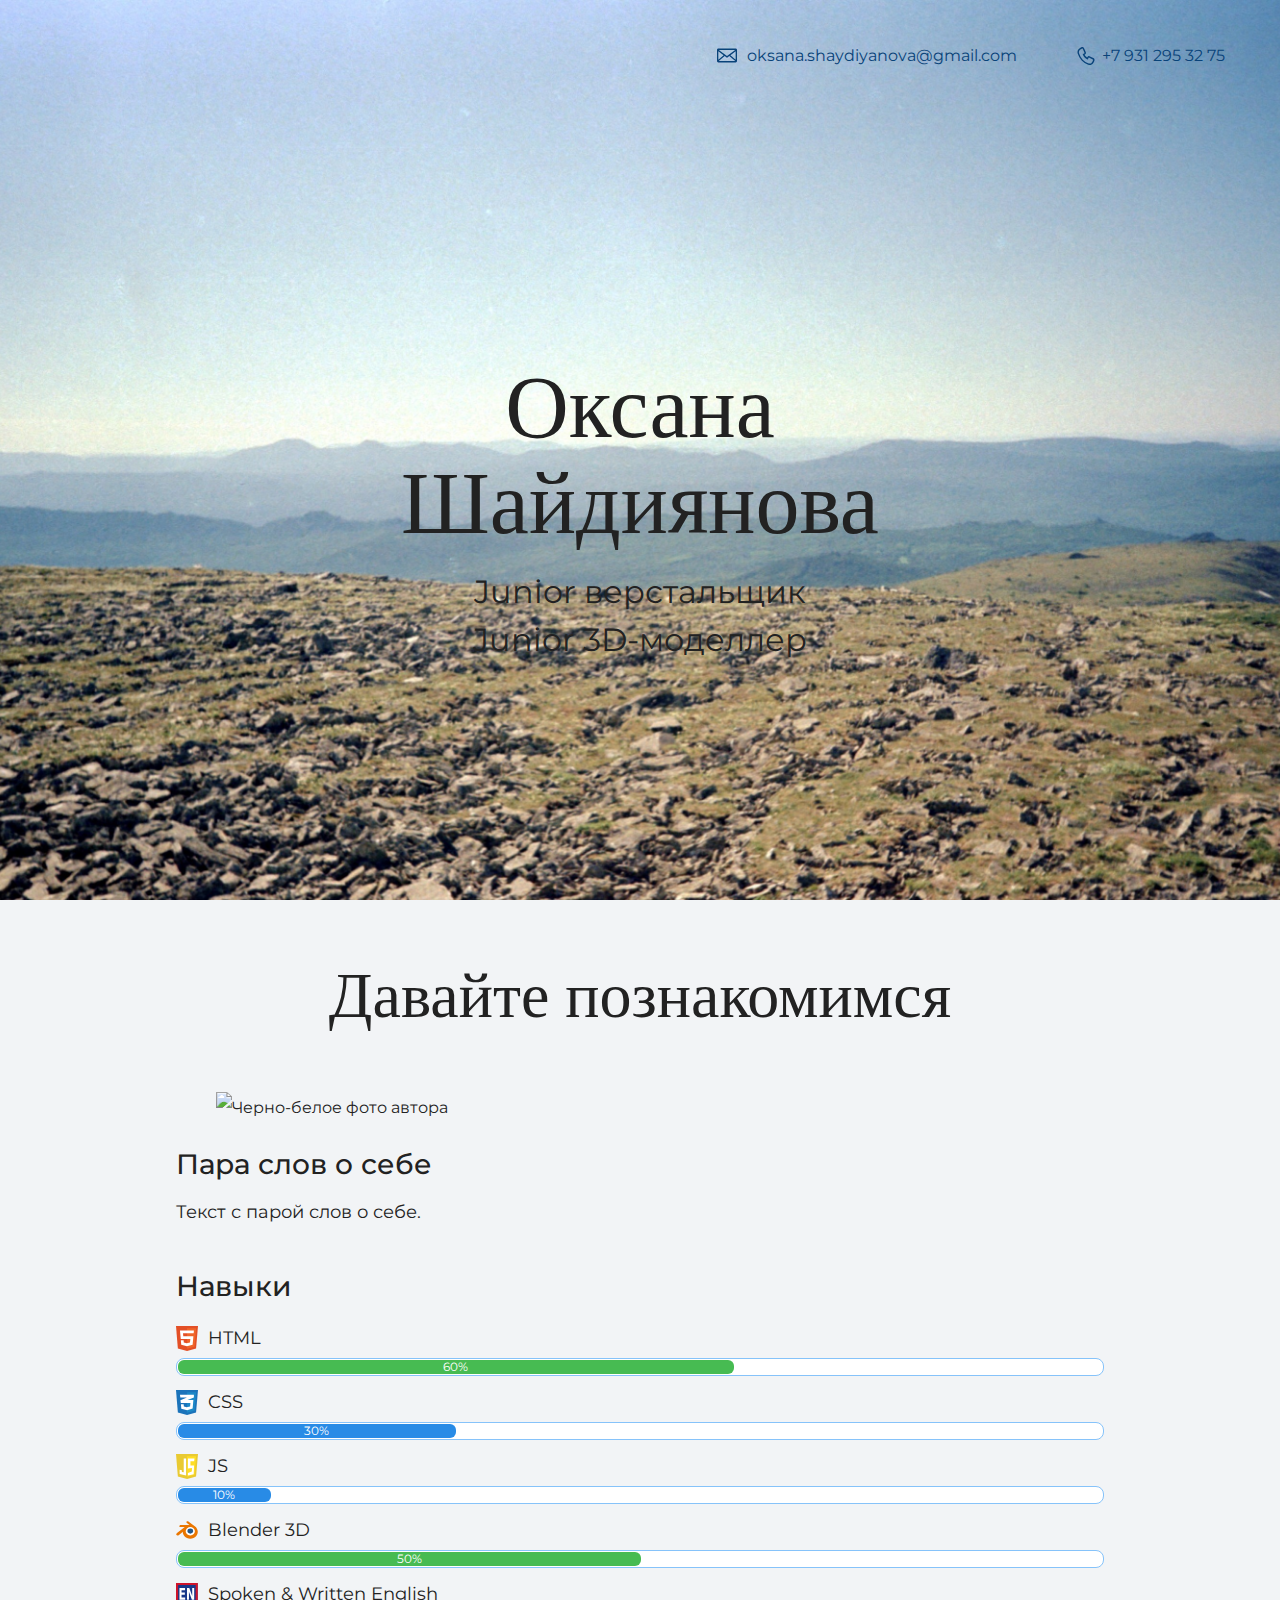
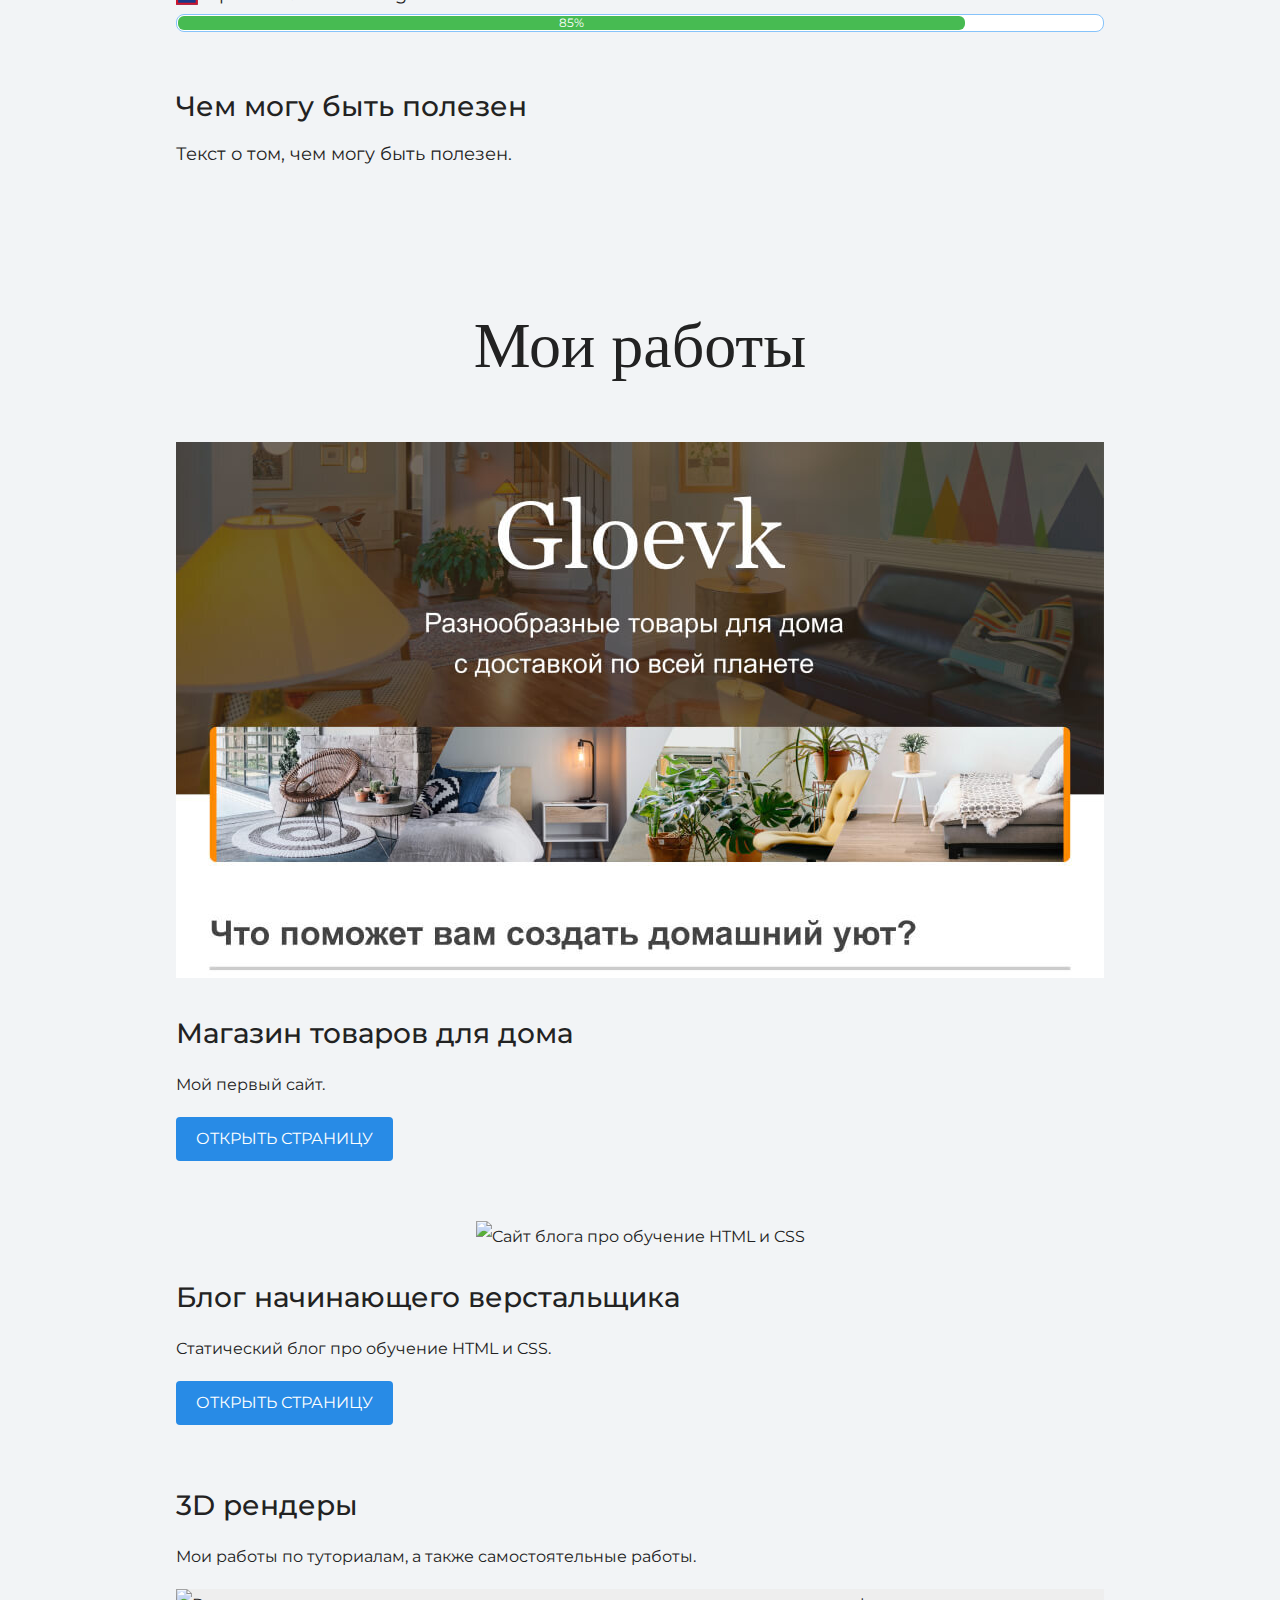
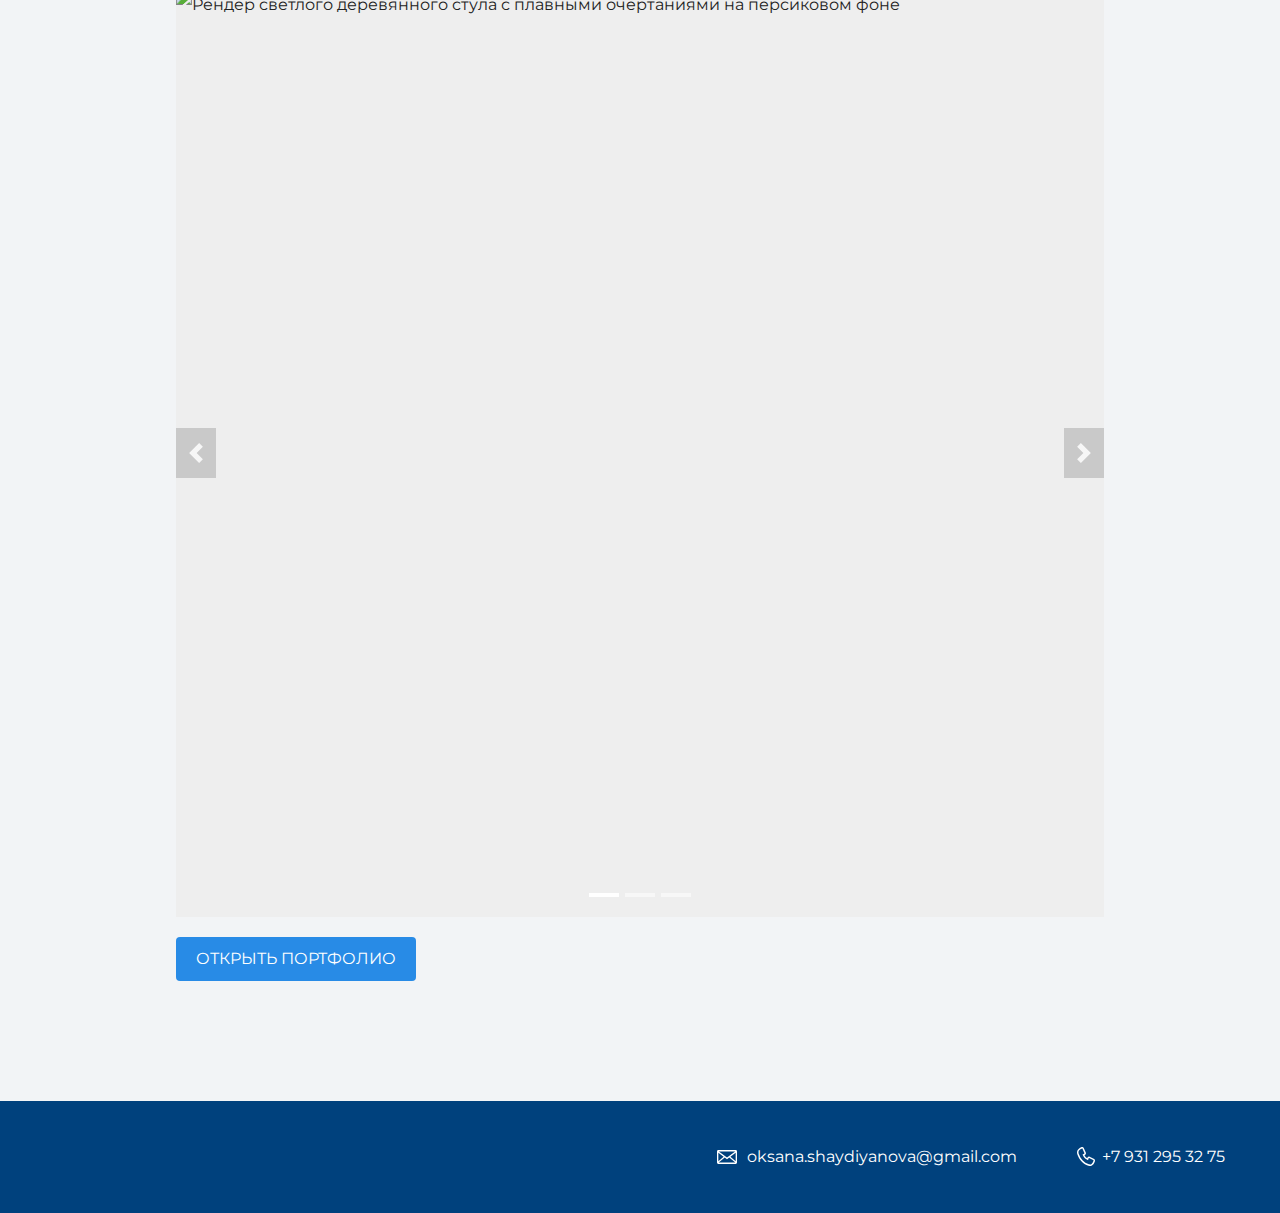
==== index.html @ 88370d1a "Added image links" ====
<!DOCTYPE html>
<html lang="ru">
  <head>
    <meta charset="UTF-8">
    <link rel="stylesheet" href="style.css">
    <link href="https://fonts.googleapis.com/css?family=Montserrat:400,500,700|Old+Standard+TT&display=swap&subset=cyrillic" rel="stylesheet">
    <title>Портфолио Junior верстальщика</title>
    <!-- Слайдер -->
    <link rel="stylesheet" href="slider.css">
    <script defer src="slider.js"></script>
  </head>
  <body>
    <section class="hero-image">
      <header class="page-header">
        <div class="container">
          <a class="header-email" href="mailto: oksana.shaydiyanova@gmail.com">oksana.shaydiyanova@gmail.com</a>
          <a class="header-phone" href="tel:+79312953275">+7 931 295 32 75</a>
        </div>
      </header>
      <div class="container main-heading">
        <h1 class="heading">Оксана Шайдиянова</h1>
        <p>Junior верстальщик</p>
        <p>Junior 3D-моделлер</p>
      </div>
    </section>

    <section class="intro">
      <div class="container">
        <h2 class="subheading">Давайте познакомимся</h2>
          <figure>
            <img src="files/me.jpg" alt="Черно-белое фото автора">
          </figure>
        <h3>Пара слов о себе</h3>
        <p>Текст с парой слов о себе.</p>
      </div>
      <div class="container">
        <h3>Навыки</h3>
        <dl class="skills">
          <dt class="skill-html">HTML</dt>
            <dd class="level">
              <div class="skills-level skills-level-ok" style="width:60%">
                <div class="amount">60%</div>
              </div>
            </dd>
          <dt class="skill-css">CSS</dt>
            <dd class="level">
              <div class="skills-level" style="width:30%">
                <div class="amount">30%</div>
              </div>
            </dd>
          <dt class="skill-js">JS</dt>
            <dd class="level">
              <div class="skills-level" style="width:10%">
                <div class="amount">10%</div>
              </div>
            </dd>
          <dt class="skill-blendr">Blender 3D</dt>
            <dd class="level">
              <div class="skills-level skills-level-ok" style="width:50%">
                <div class="amount">50%</div>
              </div>
            </dd>
          <dt class="skill-en">Spoken & Written English</dt>
            <dd class="level">
              <div class="skills-level skills-level-ok" style="width:85%">
                <div class="amount">85%</div>
              </div>
            </dd>
        </dl>
      </div>
      <div class="container">
        <h3 class="use">Чем могу быть полезен</h3>
        <p>Текст о том, чем могу быть полезен.</p>
      </div>
    </section>
    <section class="portfolio">
      <div class="container">
        <h2 class="subheading">Мои работы</h2>
        <ul class="web-projects">
          <li>
            <figure class="project-image">
              <img src="files/gloevk-project.jpg" width="928" height="536" alt="Cайт магазина товаров для дома">
            </figure>
            <h3>Магазин товаров для дома</h3>
            <p>Мой первый сайт.</p>
            <a class="button" target="blank" href="source/project-gloevk/index.html">Открыть страницу</a>
          </li>
          <li>
            <figure class="project-image">
              <img src="files/blog-project.jpg" width="928" alt="Cайт блога про обучение HTML и CSS">
            </figure>
            <h3>Блог начинающего верстальщика</h3>
            <p>Статический блог про обучение HTML и CSS.</p>
            <a class="button" target="blank" href="source/project-state/index.html">Открыть страницу</a>
          </li>
        </ul>
        <div class="blender-projects">
          <h3>3D рендеры</h3>
          <p>Мои работы по туториалам, а также самостоятельные работы.</p>
          <div class="itcss">
            <div class="itcss__wrapper">
              <div class="itcss__items">
                <div class="itcss__item">
                  <img src="/files/3D/soborg_chair.png" height="928" alt="Рендер светлого деревянного стула с плавными очертаниями на персиковом фоне">
                </div>
                <div class="itcss__item">
                  <video src="/files/3D/donut.mov" controls poster="3D/donut_poster.png" height="928">
                  </video>
                </div>
                <div class="itcss__item">
                  <img src="files/3D/lowpoly_room.png" height="928" alt="Рендер low-poly комнаты для чтения. Изображен диван, журнальный столик, полка для книг из старого телевизора, ковер на полу, два комнатных цветка на полу.">
                </div>
              </div>
            </div>
            <!-- Стрелки для перехода к предыдущему и следующему слайду -->
            <a class="itcss__control itcss__control_prev" href="#" role="button" data-slide="prev"></a>
            <a class="itcss__control itcss__control_next" href="#" role="button" data-slide="next"></a>
          </div>
          <a class="button blender" target="blank" href="https://www.artstation.com/oxxboo">Открыть портфолио</a>
        </div>
      </div>
      </section>
    <footer class="page-footer">
      <div class="container">
        <a class="footer-email" href="mailto: oksana.shaydiyanova@gmail.com">oksana.shaydiyanova@gmail.com</a>
        <a class="footer-phone" href="tel:+79312953275">+7 931 295 32 75</a>
      </div>
    </footer>
  </body>
</html>
---- style.css ----
body {
  margin: 0;
  min-width: 960px;
  font-family: "Montserrat", "Helvetica", "Arial", sans-serif;
  font-size: 16px;
  line-height: 32px;
  color: #222222;
  background-color: #f2f4f6;
}

section {
  min-height: 100vh;
}

.container {
  align-content: space-between;
  justify-content: center;
  max-width: 928px;
  margin: 0 auto;
  padding: 0 16px;
}

.page-header .container,
.page-footer .container {
  max-width: 1170px;
  text-align: right;
}

.page-header {
  padding: 40px 0;
}

.page-header a {
  margin-left: 56px;
  color: #094379;
  text-decoration: none;
  background-repeat: no-repeat;
  background-position: left;
}

.hero-image {
  position: relative;
  background-image: url("img/bg-2.jpg");
  background-repeat: no-repeat;
  background-position: top center;
  background-size: cover;
}

.hero-image .container a {
  max-width: 1170px;
  text-align: right;
}

.header-email {
  padding-left: 30px;
  background-image: url("img/icon-email-header-2.svg");
}

.header-phone {
  padding-left: 25px;
  background-image: url("img/icon-phone-header-2.svg");
}

.main-heading {
  position: absolute;
  right: 25vw;
  left: 25vw;
  top: 40vh;

  /*display: flex;
  flex-direction: column;
  justify-content: center;
  align-items: center;
  align-content: space-around;*/
}

.heading, .heading p {
  margin: 50px 0 16px;
  /* padding-top: 25%; */
  text-align: center;
  font-family: "Old Standard TT", "Times", "Times New Roman", serif;
  font-size: 88px;
  line-height: 96px;
  font-weight: 400;
}

.heading {
  margin-top: auto;
}

.heading p {
  margin-bottom: auto;
}

.hero-image p {
  text-align: center;
  margin: 0;
  font-size: 32px;
  line-height: 48px;
}

.intro {
  margin: 0 0 50px;
}

.subheading {
  margin: 56px 0 56px;
  font-family: "Old Standard TT", "Times", "Times New Roman", serif;
  font-size: 64px;
  line-height: 80px;
  font-weight: 400;
  text-align: center;
}

.intro figure img {
  max-width: 100%;
}

.intro figure img {
  width: 100%;
  height: auto;
}

.user-image {
  margin: 0 0 32px;
  text-align: center;
}

.intro h3,
.portfolio h3 {
  margin: 20px 0 12px;
  font-size: 28px;
  line-height: 40px;
  font-weight: 500;
}

.intro p {
  margin: 0 0 18px;
  font-size: 18px;
} 

.use {
  padding-top: 18px;
}

.amount {
  line-height: 14px;
  font-size: 12px;
  text-align: center;
  color: #ffffff;
}

.skills dd {
  /* margin: 0; */
  margin-bottom: 10px;
/*  background-color: #e8e8e8; */
}

.skills dt {
  padding-left: 32px;
  font-size: 18px;
  background-repeat: no-repeat;
  background-position: left;
}

.skill-html {
  background-image: url("img/icon-html.svg");
}

.skill-css {
  background-image: url("img/icon-css.svg");
}

.skill-js {
  background-image: url("img/icon-javascript.svg");
}

.skill-blendr {
  background-image: url("img/icon-blendr.svg");
}

.skill-en {
  background-image: url("img/icon-en.svg");
}

.level {
  margin: 4px 0 16px;
  padding: 0;
  height: 16px;
  background-color: #ffffff;
  border: 1px solid #86c3fa;
  border-radius: 8px;
}

.skills-level {
  margin: 1px;
  height: 14px;
  background-color: #288be6;
  border-radius: 6px;
  /*background-color: #4470c4; */
}

.skills-level-ok {
  background-color: #47bb52;
}

.portfolio {
  margin: 0 0 120px;
}

.web-projects,
.blender-projects {
  margin: 0;
  padding: 0;
  list-style: none;
}

.web-projects li {
  margin: 0 0 60px;
}

.project-image {
  margin: 0 0 24px;
  text-align: center;
}

.projects p {
  margin: 0 0 24px;
}

.button {
  padding: 6px 20px;
  display: inline-block;
  vertical-align: baseline;
  text-decoration: none;
  text-transform: uppercase;
  border-radius: 4px;
  background-color: #288be6;
  color: #ffffff;
}

.blender {
  margin-top: 20px;
}

.page-footer {
  padding: 40px 0;
  background-color: #00417d;
  color: #ffffff;
}

.page-footer a {
  margin-left: 56px;
  color: inherit;
  text-decoration: none;
  background-repeat: no-repeat;
  background-position: left;
}

.footer-email {
  padding-left: 30px;
  background-image: url("img/icon-email-footer.svg");
}

.footer-phone {
  padding-left: 25px;
  background-image: url("img/icon-phone-footer.svg");
}
---- slider.css ----
/**
  * SimpleAdaptiveSlider by Itchief v2.0.0 (https://github.com/itchief/ui-components/tree/master/simple-adaptive-slider)
  * Copyright 2020 - 2021 Alexander Maltsev
  * Licensed under MIT (https://github.com/itchief/ui-components/blob/master/LICENSE)
  */

/* стили для корневого элемента слайдера */
.itcss {
  position: relative;
  overflow: hidden;
  max-width: 928px;
  max-height: 928px;
  margin-left: auto;
  margin-right: auto;
}

/* стили для wrapper */
.itcss__wrapper {
  position: relative;
  overflow: hidden;
  background-color: #eee;
}

/* стили для элемента, в котором непосредственно расположены элементы (слайды) */
.itcss__items {
  display: flex;
  transition: transform 0.5s ease;
}

/* класс для отключения transition */
.transition-none {
  transition: none;
}

/* стили для элементов */
.itcss__item {
  flex: 0 0 100%;
  max-width: 100%;
  position: relative;
}

/* кнопки Prev и Next */
.itcss__control {
  position: absolute;
  top: 50%;
  width: 40px;
  height: 50px;
  transform: translateY(-50%);
  display: none;
  align-items: center;
  justify-content: center;
  color: #fff;
  background: rgba(0, 0, 0, 0.3);
  opacity: 0.5;
  user-select: none;
}

.itcss__control_show {
  display: flex;
}

.itcss__control:hover,
.itcss__control:focus {
  color: #fff;
  text-decoration: none;
  opacity: 0.7;
}

.itcss__control_prev {
  left: 0;
}

.itcss__control_next {
  right: 0;
}

.itcss__control::before {
  content: '';
  display: inline-block;
  width: 20px;
  height: 20px;
  background: transparent no-repeat center center;
  background-size: 100% 100%;
}

.itcss__control_prev::before {
  background-image: url("data:image/svg+xml;charset=utf8,%3Csvg xmlns='http://www.w3.org/2000/svg' fill='%23fff' viewBox='0 0 8 8'%3E%3Cpath d='M5.25 0l-4 4 4 4 1.5-1.5-2.5-2.5 2.5-2.5-1.5-1.5z'/%3E%3C/svg%3E");
}

.itcss__control_next::before {
  background-image: url("data:image/svg+xml;charset=utf8,%3Csvg xmlns='http://www.w3.org/2000/svg' fill='%23fff' viewBox='0 0 8 8'%3E%3Cpath d='M2.75 0l-1.5 1.5 2.5 2.5-2.5 2.5 1.5 1.5 4-4-4-4z'/%3E%3C/svg%3E");
}

/* Индикаторы */
.itcss__indicators {
  position: absolute;
  left: 0;
  right: 0;
  bottom: 10px;
  display: flex;
  justify-content: center;
  padding-left: 0;
  margin: 0 15%;
  list-style: none;
  user-select: none;
}

.itcss__indicator {
  flex: 0 1 auto;
  width: 30px;
  height: 4px;
  margin-right: 3px;
  margin-left: 3px;
  background-color: rgba(255, 255, 255, 0.5);
  background-clip: padding-box;
  border-top: 10px solid transparent;
  border-bottom: 10px solid transparent;
  cursor: pointer;
}

.itcss__indicator_active {
  background-color: #fff;
}
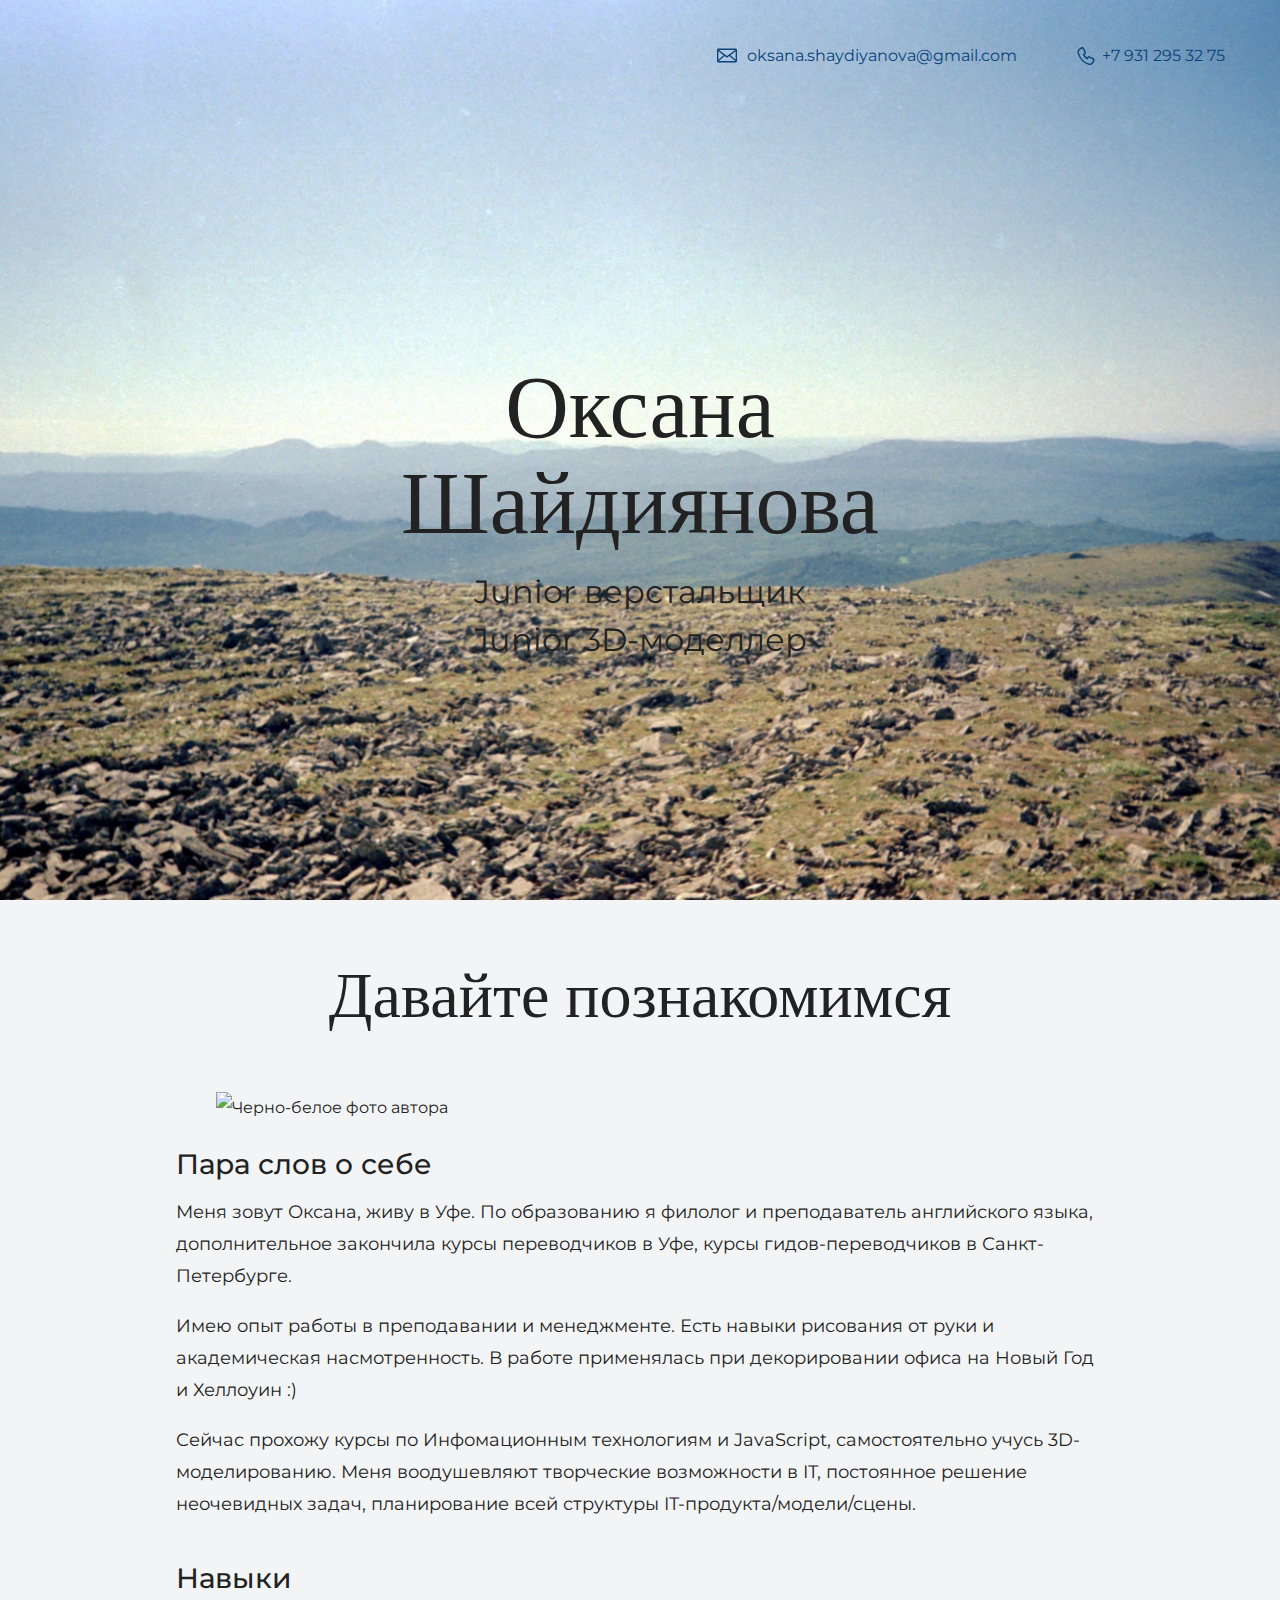
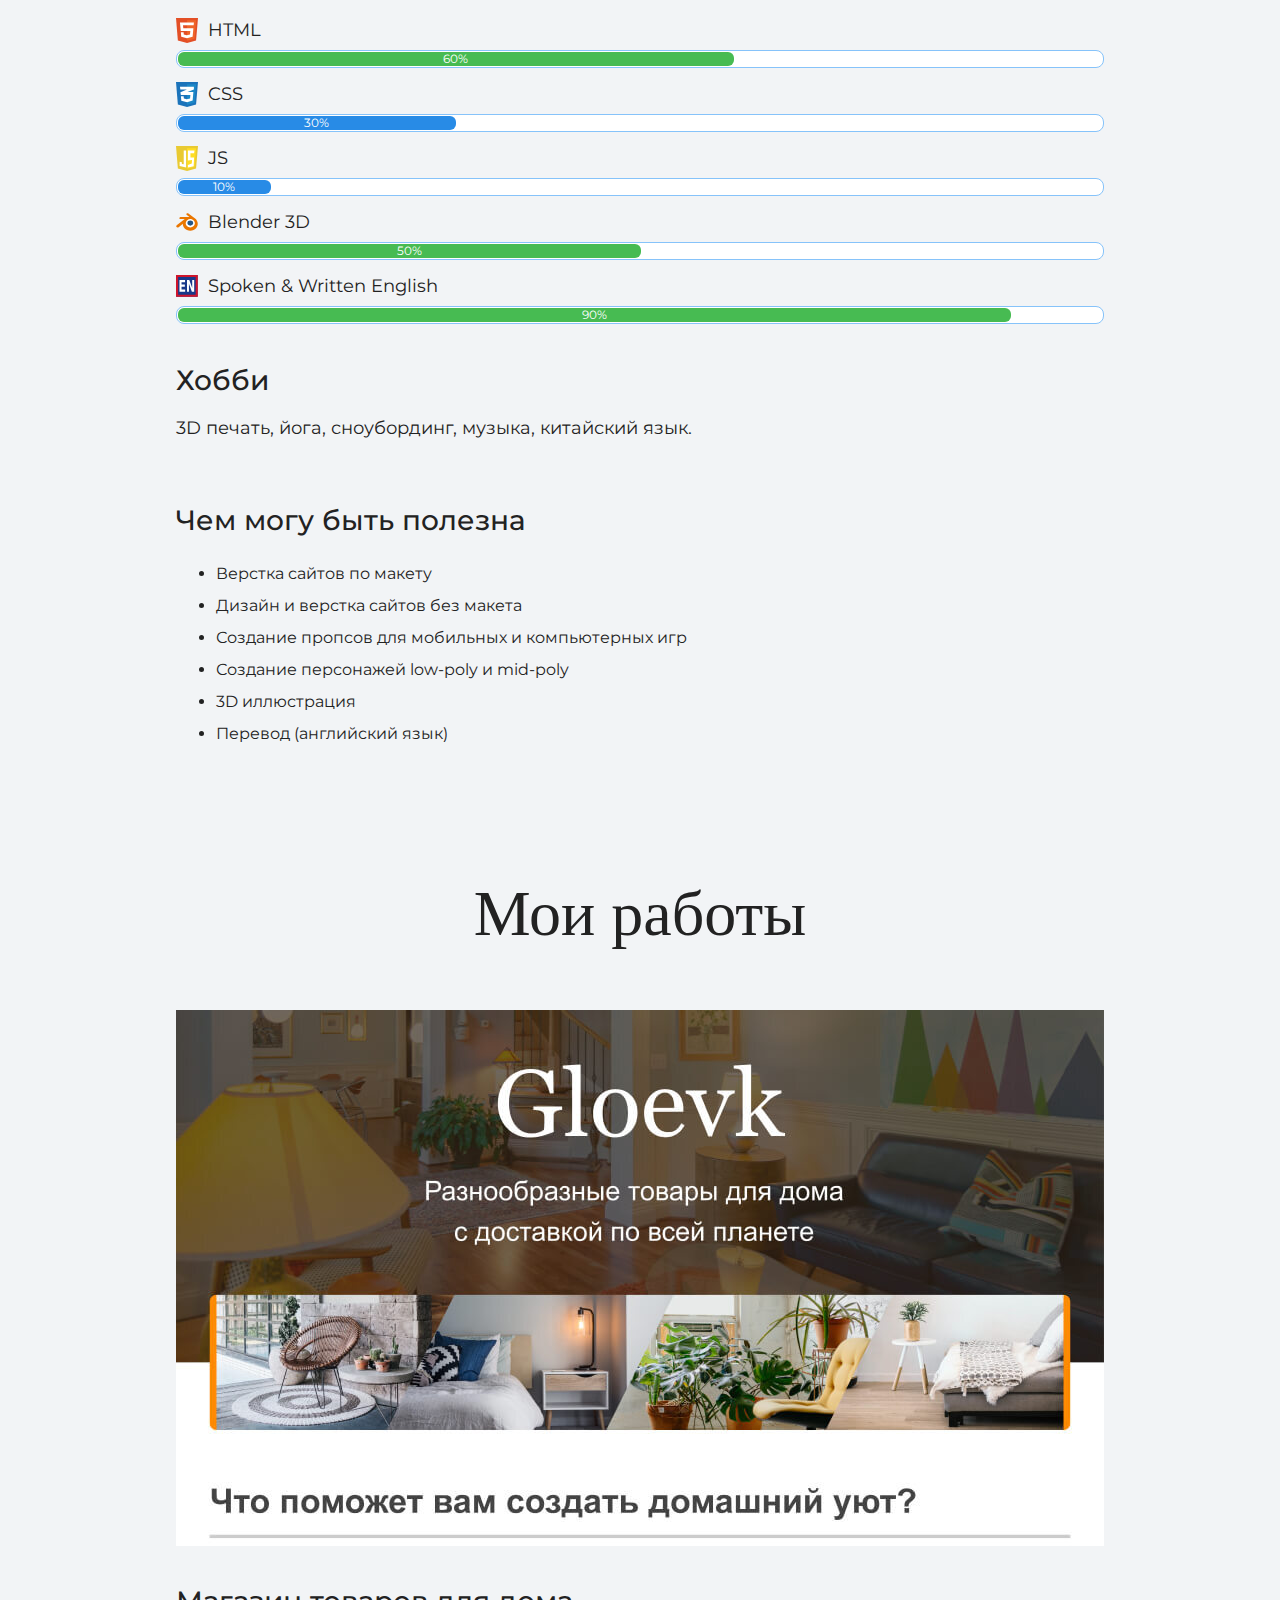
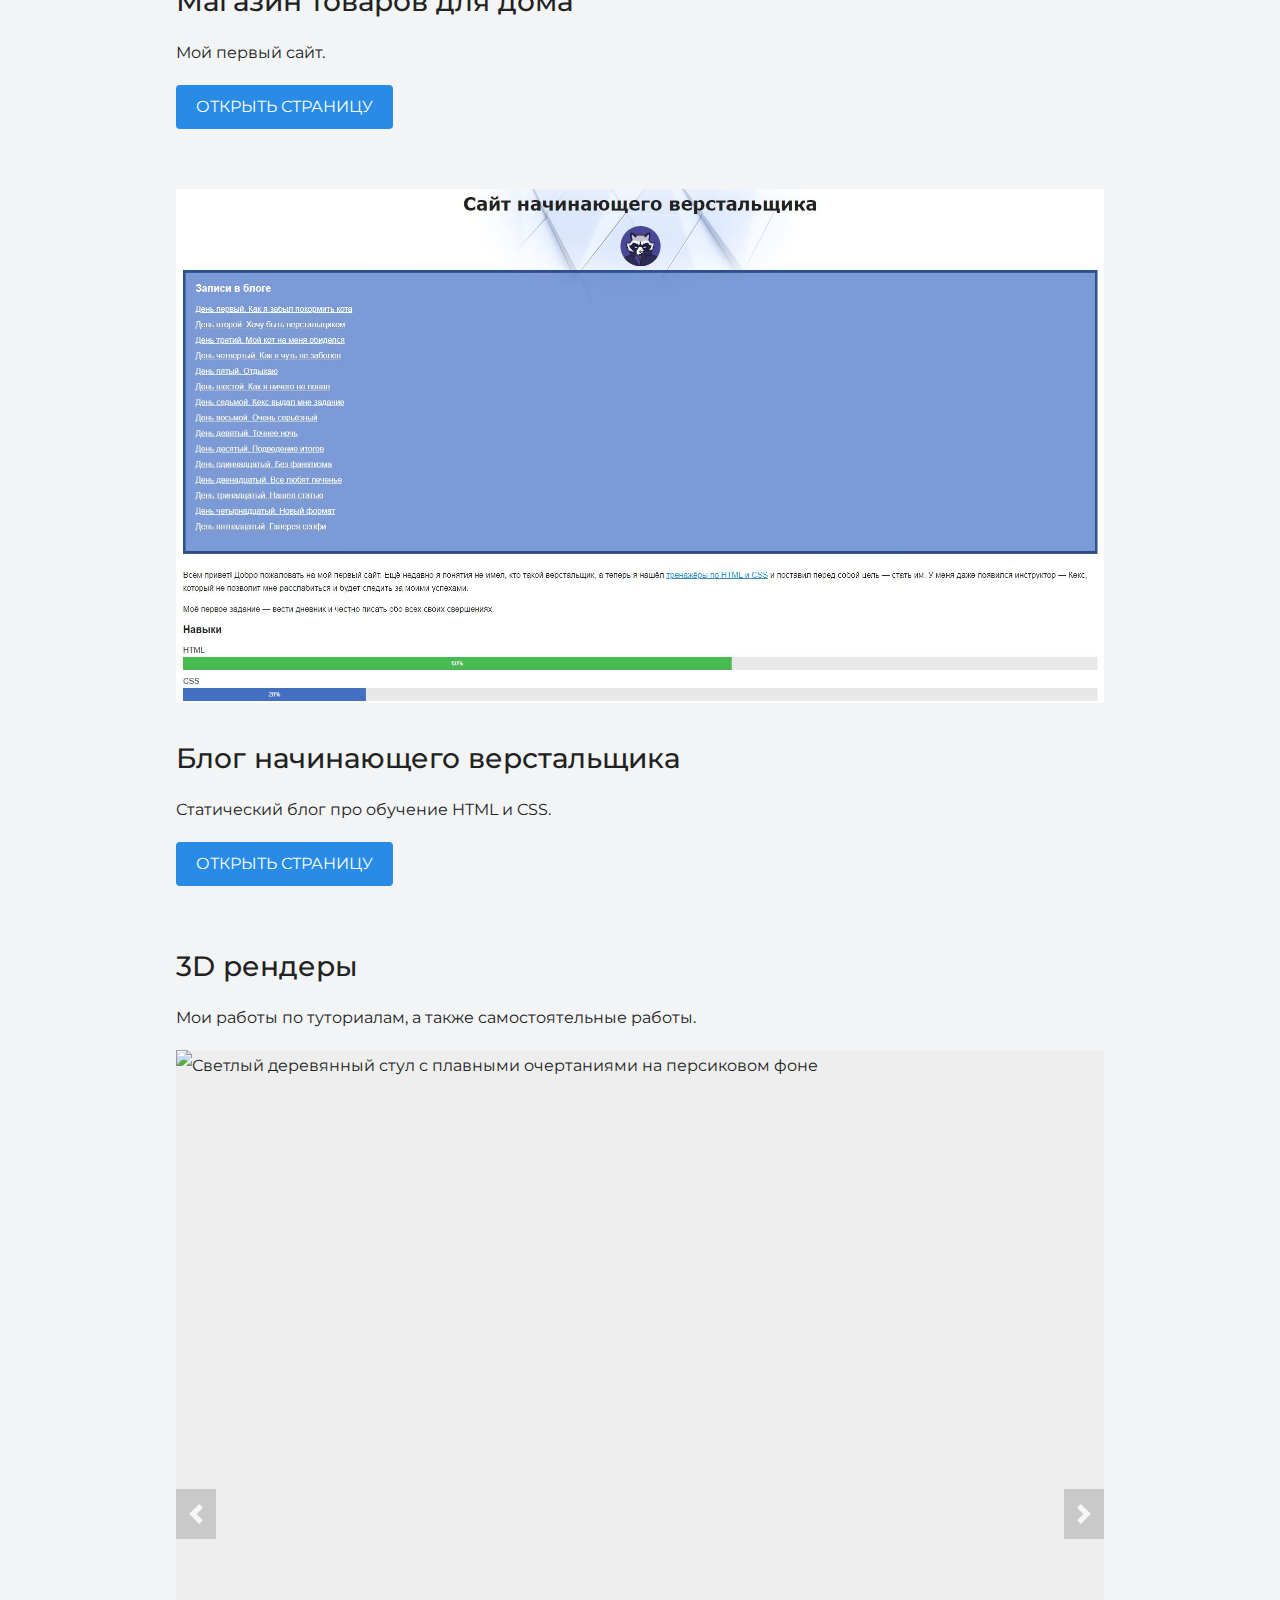
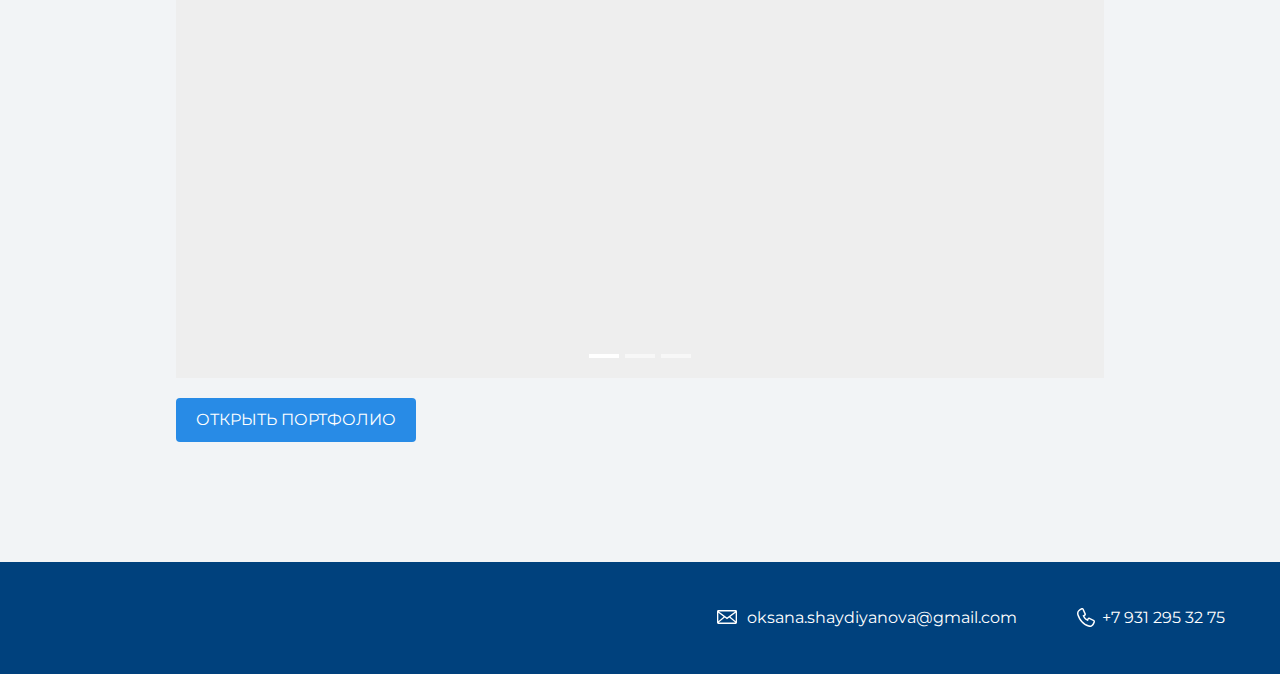
==== commit e851ff7d: "Renamed image" ====
--- a/index.html
+++ b/index.html
@@ -31,7 +31,16 @@
             <img src="files/me.jpg" alt="Черно-белое фото автора">
           </figure>
         <h3>Пара слов о себе</h3>
-        <p>Текст с парой слов о себе.</p>
+        <p>Меня зовут Оксана, живу в Уфе.
+          По образованию я филолог и преподаватель английского языка, дополнительное закончила курсы переводчиков в Уфе, курсы гидов-переводчиков в Санкт-Петербурге.
+        </p>
+        <p>
+          Имею опыт работы в преподавании и менеджменте. Есть навыки рисования от руки и академическая насмотренность. В работе применялась при декорировании офиса на Новый Год и Хеллоуин :)
+        </p>
+        <p>  
+          Сейчас прохожу курсы по Инфомационным технологиям и JavaScript, самостоятельно учусь 3D-моделированию.
+          Меня воодушевляют творческие возможности в IT, постоянное решение неочевидных задач, планирование всей структуры IT-продукта/модели/сцены.
+        </p>  
       </div>
       <div class="container">
         <h3>Навыки</h3>
@@ -62,15 +71,28 @@
             </dd>
           <dt class="skill-en">Spoken & Written English</dt>
             <dd class="level">
-              <div class="skills-level skills-level-ok" style="width:85%">
-                <div class="amount">85%</div>
+              <div class="skills-level skills-level-ok" style="width:90%">
+                <div class="amount">90%</div>
               </div>
             </dd>
         </dl>
       </div>
       <div class="container">
-        <h3 class="use">Чем могу быть полезен</h3>
-        <p>Текст о том, чем могу быть полезен.</p>
+        <h3 class="hobbies">Хобби</h3>
+        <p>3D печать, йога, сноубординг, музыка, китайский язык.</p>
+      </div>
+      <div class="container">
+        <h3 class="use">Чем могу быть полезна</h3>
+        <p>
+          <ul class="ability">
+            <li>Верстка сайтов по макету</li>
+            <li>Дизайн и верстка сайтов без макета</li>
+            <li>Создание пропсов для мобильных и компьютерных игр</li>
+            <li>Создание персонажей low-poly и mid-poly</li>
+            <li>3D иллюстрация</li>
+            <li>Перевод (английский язык)</li>
+          </ul>
+        </p>
       </div>
     </section>
     <section class="portfolio">
@@ -87,7 +109,7 @@
           </li>
           <li>
             <figure class="project-image">
-              <img src="files/blog-project.jpg" width="928" alt="Cайт блога про обучение HTML и CSS">
+              <img src="files/state-project.jpg" width="928" alt="Cайт блога про обучение HTML и CSS">
             </figure>
             <h3>Блог начинающего верстальщика</h3>
             <p>Статический блог про обучение HTML и CSS.</p>
@@ -101,14 +123,14 @@
             <div class="itcss__wrapper">
               <div class="itcss__items">
                 <div class="itcss__item">
-                  <img src="/files/3D/soborg_chair.png" height="928" alt="Рендер светлого деревянного стула с плавными очертаниями на персиковом фоне">
+                  <img src="/files/3D/soborg_chair.png" height="928" alt="Светлый деревянный стул с плавными очертаниями на персиковом фоне">
                 </div>
                 <div class="itcss__item">
-                  <video src="/files/3D/donut.mov" controls poster="3D/donut_poster.png" height="928">
+                  <video src="/files/3D/donut.mov" controls poster="files/3D/donut_poster.png" height="928">
                   </video>
                 </div>
                 <div class="itcss__item">
-                  <img src="files/3D/lowpoly_room.png" height="928" alt="Рендер low-poly комнаты для чтения. Изображен диван, журнальный столик, полка для книг из старого телевизора, ковер на полу, два комнатных цветка на полу.">
+                  <img src="files/3D/lowpoly_room.png" height="928" alt="Low-poly комната для чтения. Изображен диван, журнальный столик, полка для книг из старого телевизора, ковер на полу, два комнатных цветка на полу.">
                 </div>
               </div>
             </div>
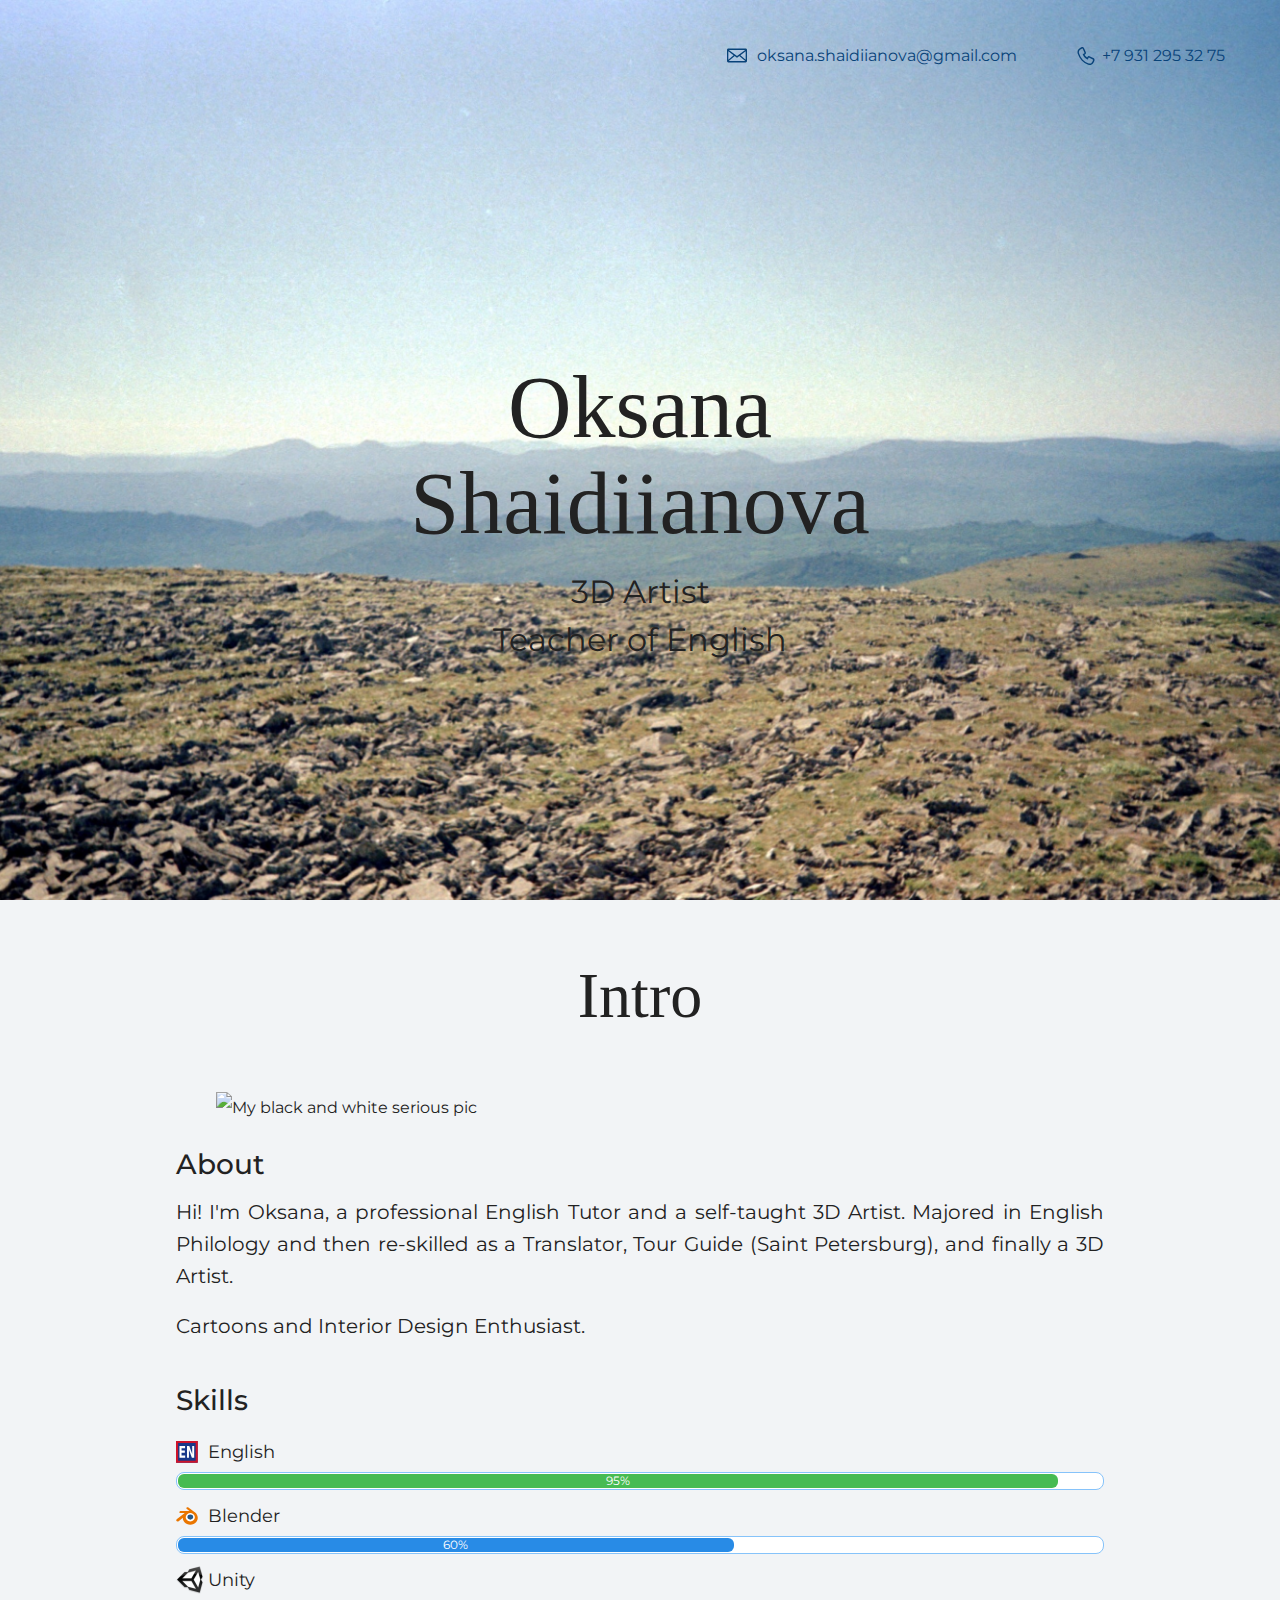
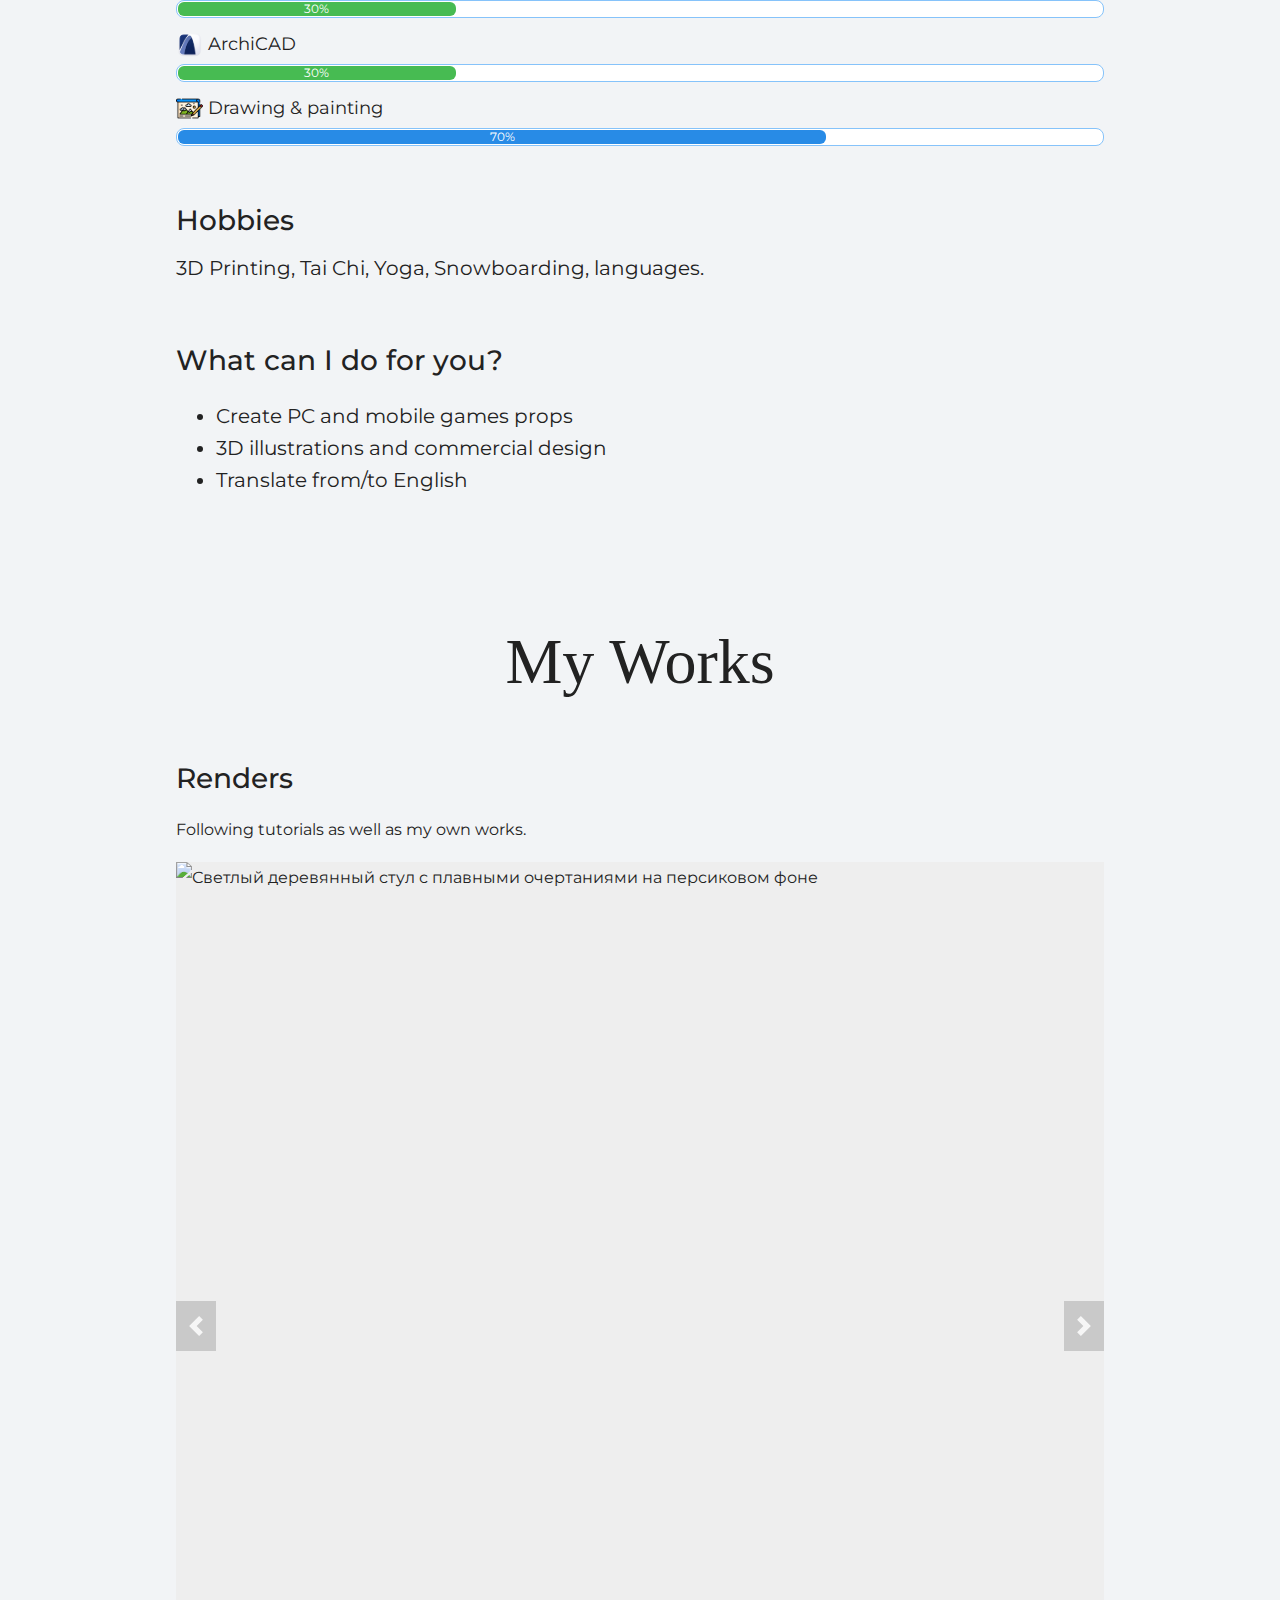
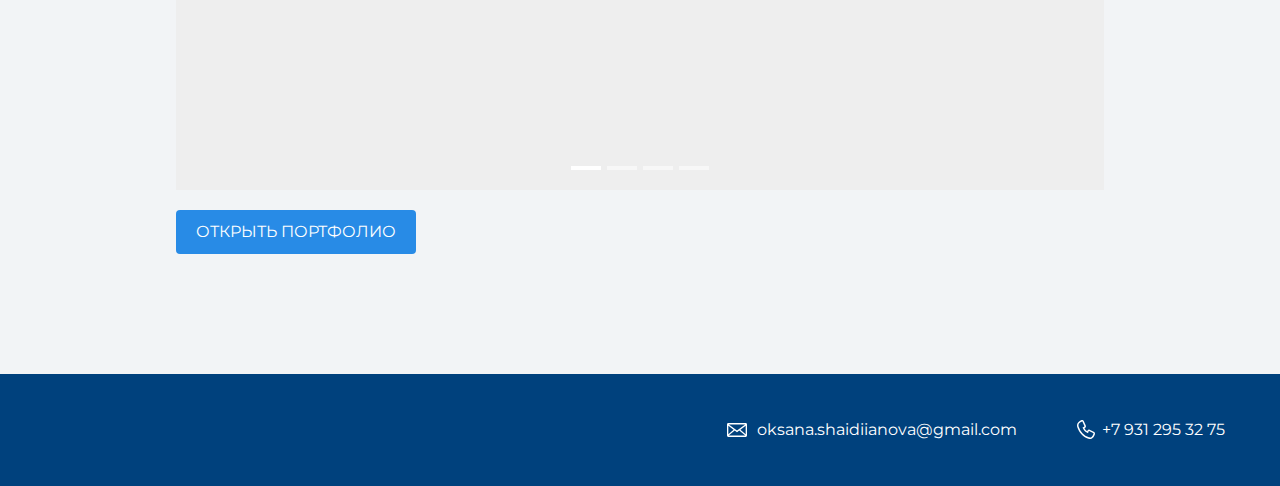
==== commit 4eed83d5: "Translated to Eng" ====
--- a/index.html
+++ b/index.html
@@ -4,7 +4,7 @@
     <meta charset="UTF-8">
     <link rel="stylesheet" href="style.css">
     <link href="https://fonts.googleapis.com/css?family=Montserrat:400,500,700|Old+Standard+TT&display=swap&subset=cyrillic" rel="stylesheet">
-    <title>Портфолио Junior верстальщика</title>
+    <title>Skills and Contacts</title>
     <!-- Слайдер -->
     <link rel="stylesheet" href="slider.css">
     <script defer src="slider.js"></script>
@@ -13,112 +13,87 @@
     <section class="hero-image">
       <header class="page-header">
         <div class="container">
-          <a class="header-email" href="mailto: oksana.shaydiyanova@gmail.com">oksana.shaydiyanova@gmail.com</a>
+          <a class="header-email" href="mailto: oksana.shaidiianova@gmail.com">oksana.shaidiianova@gmail.com</a>
           <a class="header-phone" href="tel:+79312953275">+7 931 295 32 75</a>
         </div>
       </header>
       <div class="container main-heading">
-        <h1 class="heading">Оксана Шайдиянова</h1>
-        <p>Junior верстальщик</p>
-        <p>Junior 3D-моделлер</p>
+        <h1 class="heading">Oksana Shaidiianova</h1>
+        <p>3D Artist</p>
+        <p>Teacher of English</p>
       </div>
     </section>
 
     <section class="intro">
       <div class="container">
-        <h2 class="subheading">Давайте познакомимся</h2>
+        <h2 class="subheading">Intro</h2>
           <figure>
-            <img src="files/me.jpg" alt="Черно-белое фото автора">
+            <img src="files/me.jpg" alt="My black and white serious pic">
           </figure>
-        <h3>Пара слов о себе</h3>
-        <p>Меня зовут Оксана, живу в Уфе.
-          По образованию я филолог и преподаватель английского языка, дополнительное закончила курсы переводчиков в Уфе, курсы гидов-переводчиков в Санкт-Петербурге.
+        <h3>About</h3>
+        <p>
+          Hi! I'm Oksana, a professional English Tutor and a self-taught 3D Artist. Majored in English Philology and then re-skilled as a Translator, Tour Guide (Saint Petersburg), and finally a 3D Artist.
         </p>
         <p>
-          Имею опыт работы в преподавании и менеджменте. Есть навыки рисования от руки и академическая насмотренность. В работе применялась при декорировании офиса на Новый Год и Хеллоуин :)
-        </p>
-        <p>  
-          Сейчас прохожу курсы по Инфомационным технологиям и JavaScript, самостоятельно учусь 3D-моделированию.
-          Меня воодушевляют творческие возможности в IT, постоянное решение неочевидных задач, планирование всей структуры IT-продукта/модели/сцены.
+          Cartoons and Interior Design Enthusiast. 
         </p>  
       </div>
       <div class="container">
-        <h3>Навыки</h3>
+        <h3>Skills</h3>
         <dl class="skills">
-          <dt class="skill-html">HTML</dt>
+          <dt class="skill-en">English</dt>
             <dd class="level">
-              <div class="skills-level skills-level-ok" style="width:60%">
+              <div class="skills-level skills-level-ok" style="width:95%">
+                <div class="amount">95%</div>
+              </div>
+            </dd>
+          <dt class="skill-blendr">Blender</dt>
+            <dd class="level">
+              <div class="skills-level" style="width:60%">
                 <div class="amount">60%</div>
               </div>
             </dd>
-          <dt class="skill-css">CSS</dt>
+          <dt class="skill-unity">Unity</dt>
             <dd class="level">
-              <div class="skills-level" style="width:30%">
+              <div class="skills-level skills-level-ok" style="width:30%">
                 <div class="amount">30%</div>
               </div>
             </dd>
-          <dt class="skill-js">JS</dt>
+          <dt class="skill-ac">ArchiCAD</dt>
             <dd class="level">
-              <div class="skills-level" style="width:10%">
-                <div class="amount">10%</div>
+              <div class="skills-level skills-level-ok" style="width:30%">
+                <div class="amount">30%</div>
               </div>
             </dd>
-          <dt class="skill-blendr">Blender 3D</dt>
+          <dt class="skill-hand">Drawing & painting</dt>
             <dd class="level">
-              <div class="skills-level skills-level-ok" style="width:50%">
-                <div class="amount">50%</div>
-              </div>
-            </dd>
-          <dt class="skill-en">Spoken & Written English</dt>
-            <dd class="level">
-              <div class="skills-level skills-level-ok" style="width:90%">
-                <div class="amount">90%</div>
+              <div class="skills-level" style="width:70%">
+                <div class="amount">70%</div>
               </div>
             </dd>
         </dl>
       </div>
       <div class="container">
-        <h3 class="hobbies">Хобби</h3>
-        <p>3D печать, йога, сноубординг, музыка, китайский язык.</p>
+        <h3 class="hobbies">Hobbies</h3>
+        <p>3D Printing, Tai Chi, Yoga, Snowboarding, languages.</p>
       </div>
       <div class="container">
-        <h3 class="use">Чем могу быть полезна</h3>
+        <h3 class="use">What can I do for you?</h3>
         <p>
           <ul class="ability">
-            <li>Верстка сайтов по макету</li>
-            <li>Дизайн и верстка сайтов без макета</li>
-            <li>Создание пропсов для мобильных и компьютерных игр</li>
-            <li>Создание персонажей low-poly и mid-poly</li>
-            <li>3D иллюстрация</li>
-            <li>Перевод (английский язык)</li>
+            <li>Create PC and mobile games props</li>
+            <li>3D illustrations and commercial design</li>
+            <li>Translate from/to English</li>
           </ul>
         </p>
       </div>
     </section>
     <section class="portfolio">
       <div class="container">
-        <h2 class="subheading">Мои работы</h2>
-        <ul class="web-projects">
-          <li>
-            <figure class="project-image">
-              <img src="files/gloevk-project.jpg" width="928" height="536" alt="Cайт магазина товаров для дома">
-            </figure>
-            <h3>Магазин товаров для дома</h3>
-            <p>Мой первый сайт.</p>
-            <a class="button" target="blank" href="source/project-gloevk/index.html">Открыть страницу</a>
-          </li>
-          <li>
-            <figure class="project-image">
-              <img src="files/state-project.jpg" width="928" alt="Cайт блога про обучение HTML и CSS">
-            </figure>
-            <h3>Блог начинающего верстальщика</h3>
-            <p>Статический блог про обучение HTML и CSS.</p>
-            <a class="button" target="blank" href="source/project-state/index.html">Открыть страницу</a>
-          </li>
-        </ul>
+        <h2 class="subheading">My Works</h2>
         <div class="blender-projects">
-          <h3>3D рендеры</h3>
-          <p>Мои работы по туториалам, а также самостоятельные работы.</p>
+          <h3>Renders</h3>
+          <p>Following tutorials as well as my own works.</p>
           <div class="itcss">
             <div class="itcss__wrapper">
               <div class="itcss__items">
@@ -132,6 +107,9 @@
                 <div class="itcss__item">
                   <img src="files/3D/lowpoly_room.png" height="928" alt="Low-poly комната для чтения. Изображен диван, журнальный столик, полка для книг из старого телевизора, ковер на полу, два комнатных цветка на полу.">
                 </div>
+                <div class="itcss__item">
+                  <img src="files/3D/cheker.png" height="928" alt="Low-poly комната для чтения. Изображен диван, журнальный столик, полка для книг из старого телевизора, ковер на полу, два комнатных цветка на полу.">
+                </div>
               </div>
             </div>
             <!-- Стрелки для перехода к предыдущему и следующему слайду -->
@@ -144,7 +122,7 @@
       </section>
     <footer class="page-footer">
       <div class="container">
-        <a class="footer-email" href="mailto: oksana.shaydiyanova@gmail.com">oksana.shaydiyanova@gmail.com</a>
+        <a class="footer-email" href="mailto: oksana.shaidiianova@gmail.com">oksana.shaidiianova@gmail.com</a>
         <a class="footer-phone" href="tel:+79312953275">+7 931 295 32 75</a>
       </div>
     </footer>
--- a/style.css
+++ b/style.css
@@ -136,10 +136,12 @@
 
 .intro p {
   margin: 0 0 18px;
-  font-size: 18px;
+  font-size: 20px;
+  text-align: justify;
 } 
 
-.use {
+.use,
+.hobbies {
   padding-top: 18px;
 }
 
@@ -163,25 +165,28 @@
   background-position: left;
 }
 
-.skill-html {
-  background-image: url("img/icon-html.svg");
-}
-
-.skill-css {
-  background-image: url("img/icon-css.svg");
-}
-
-.skill-js {
-  background-image: url("img/icon-javascript.svg");
+.skill-en {
+  background-image: url("img/icon-en.svg");
 }
 
 .skill-blendr {
   background-image: url("img/icon-blendr.svg");
 }
 
-.skill-en {
-  background-image: url("img/icon-en.svg");
-}
+.skill-unity {
+  background-image: url("img/icon-unity.svg");
+}
+
+.skill-ac {
+  background-image: url("img/icon-ac.svg");
+}
+
+.skill-hand {
+  background-image: url("img/icon-hand.svg");
+}
+
+
+
 
 .level {
   margin: 4px 0 16px;
@@ -243,6 +248,10 @@
   margin-top: 20px;
 }
 
+.ability {
+  font-size: 20px;
+}
+
 .page-footer {
   padding: 40px 0;
   background-color: #00417d;
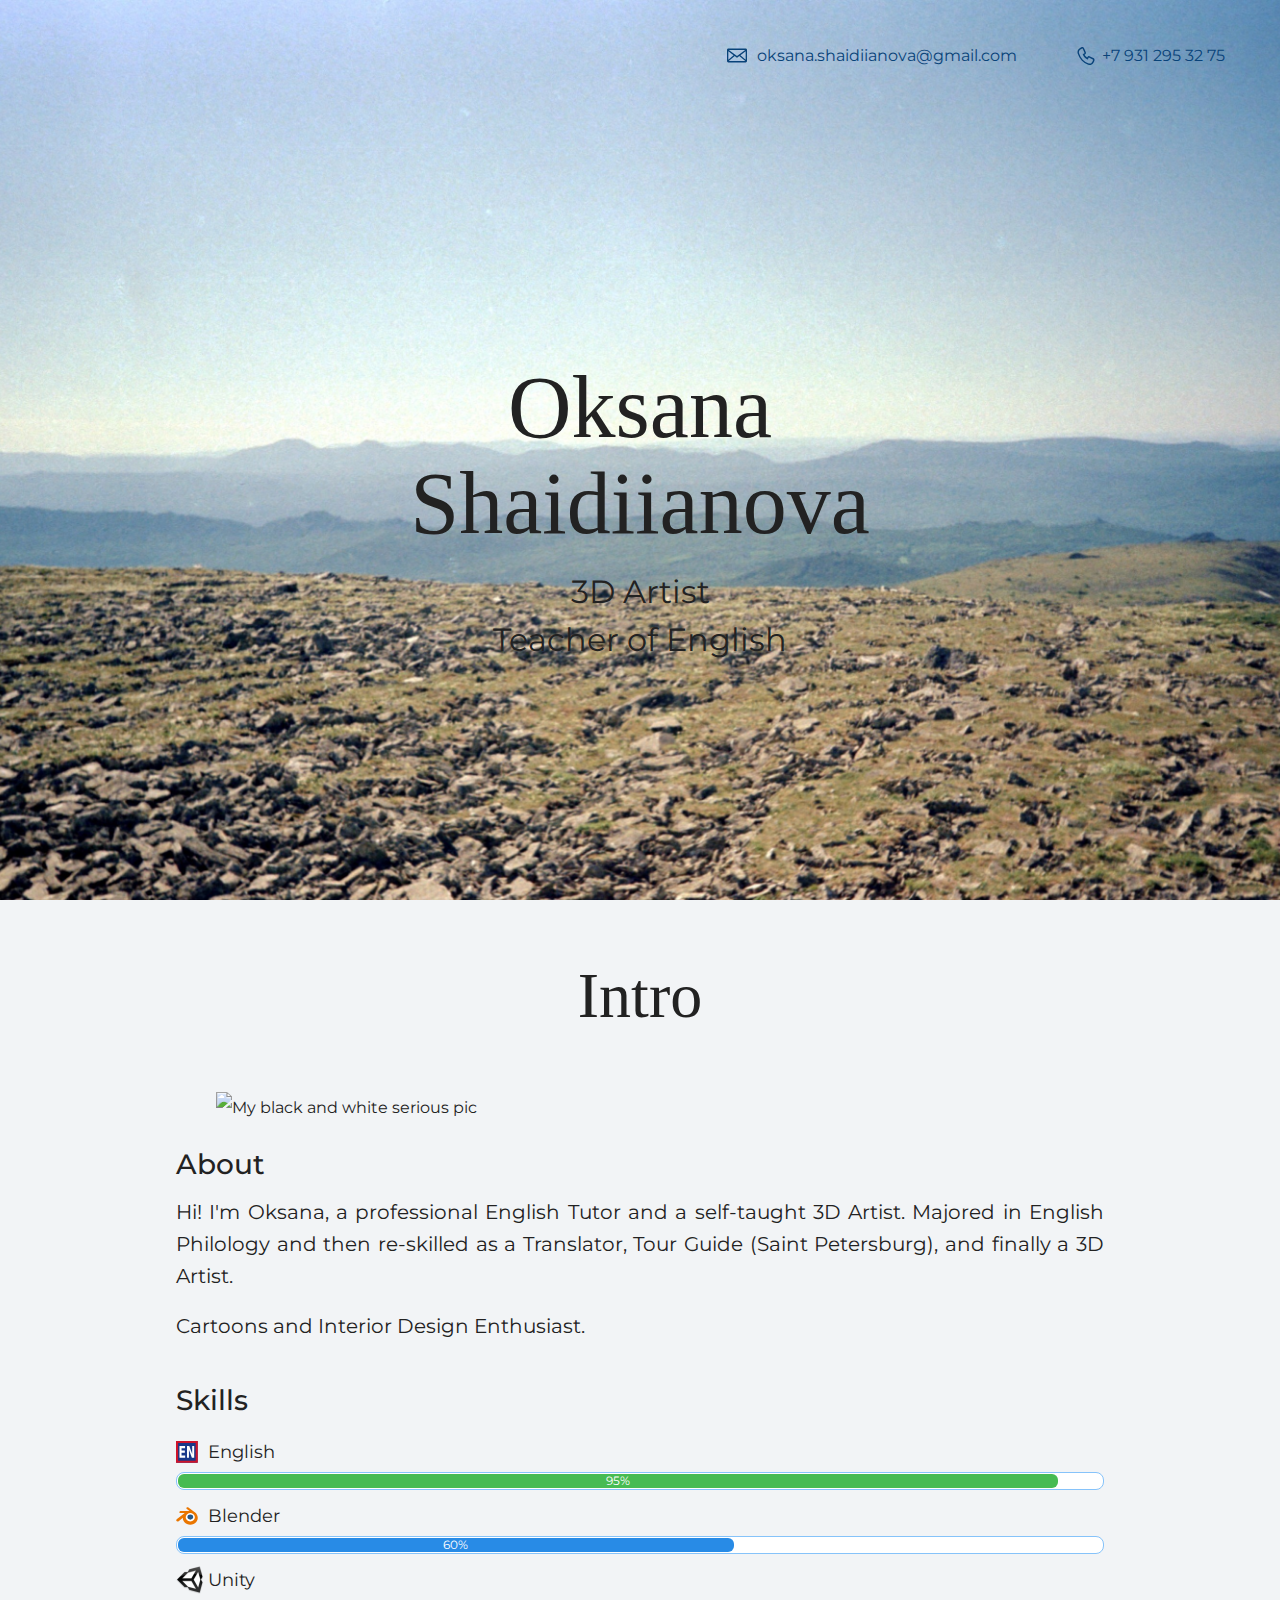
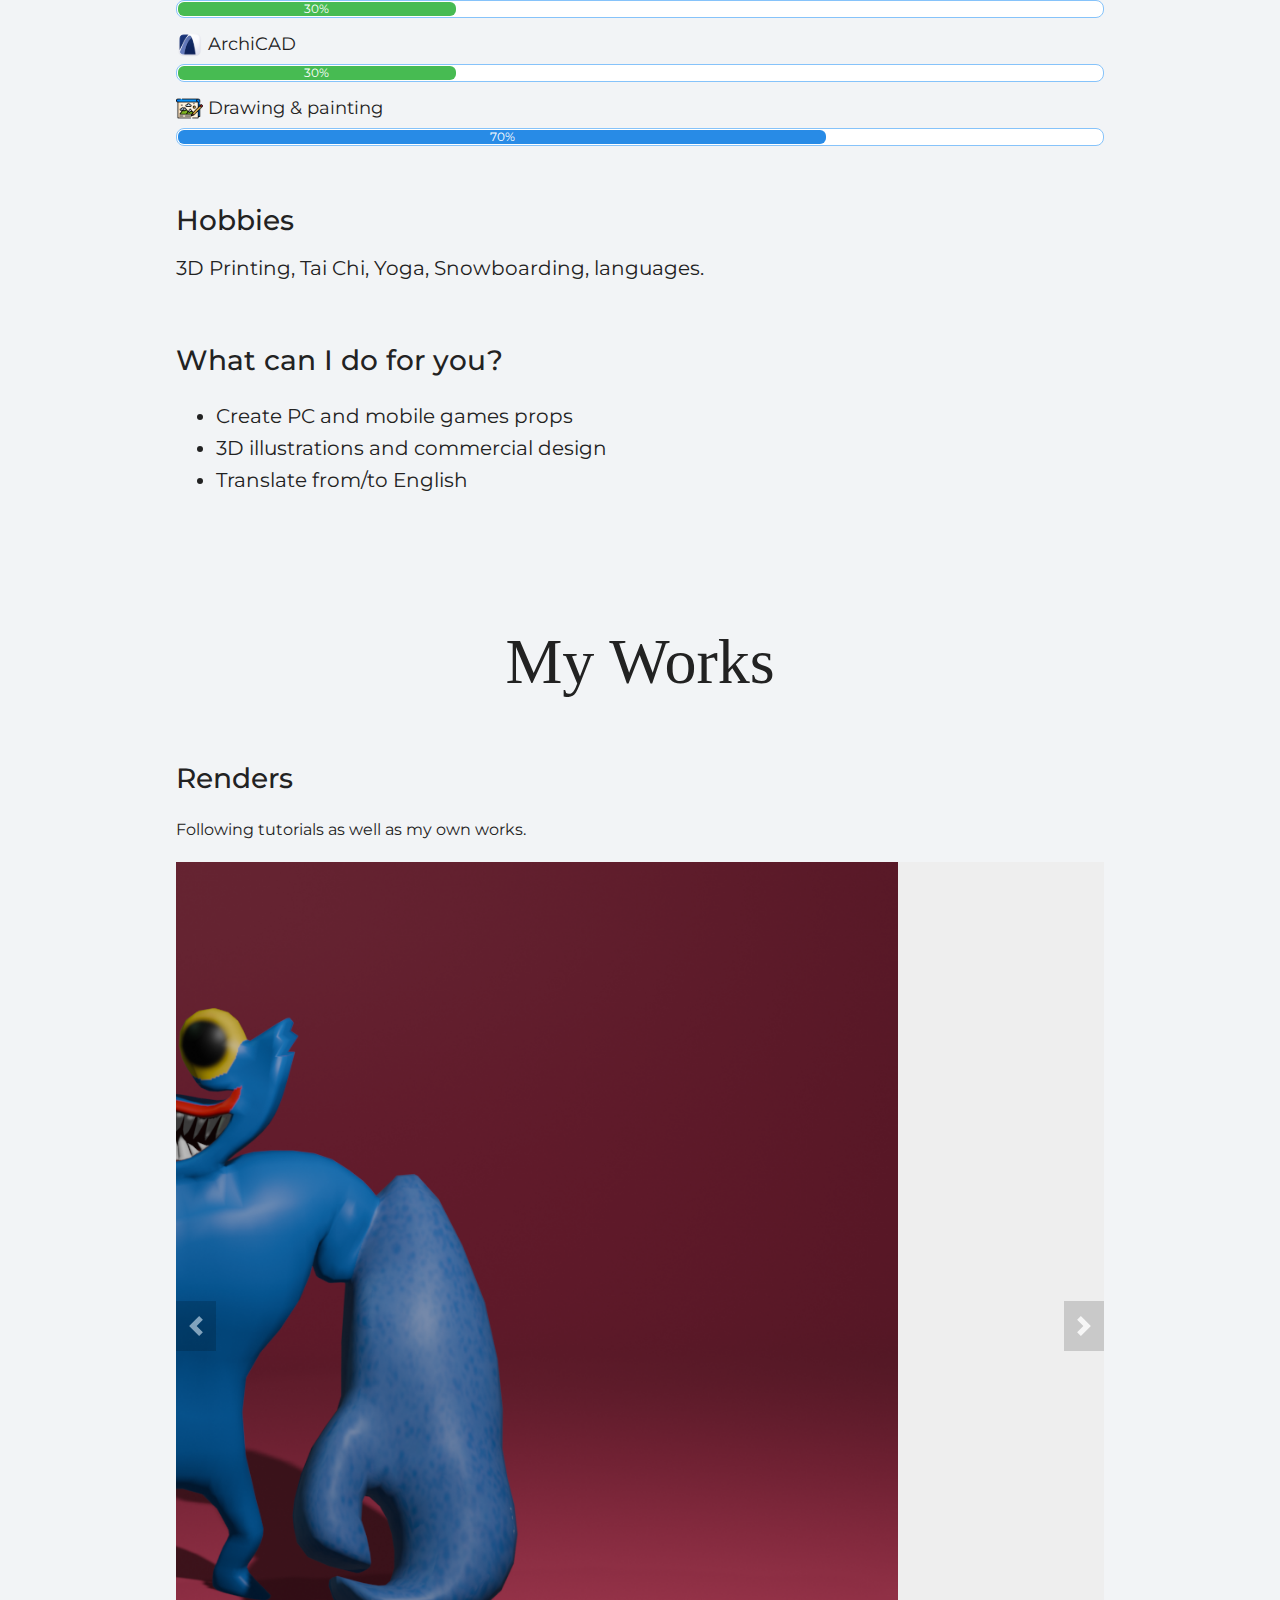
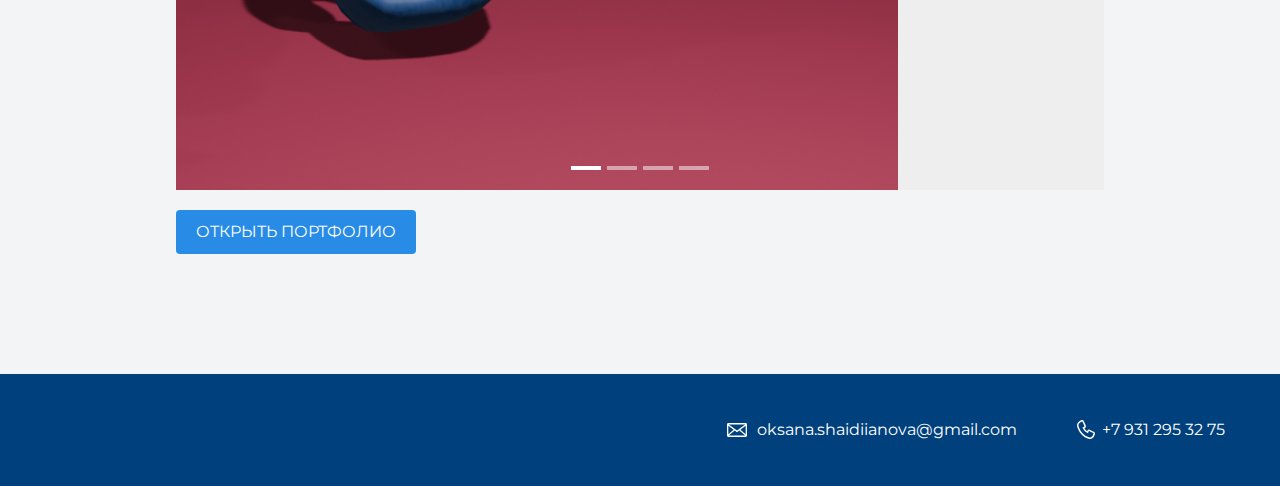
==== commit 8e990c6b: "added huggy wuggy crab pic" ====
--- a/index.html
+++ b/index.html
@@ -108,7 +108,7 @@
                   <img src="files/3D/lowpoly_room.png" height="928" alt="Low-poly комната для чтения. Изображен диван, журнальный столик, полка для книг из старого телевизора, ковер на полу, два комнатных цветка на полу.">
                 </div>
                 <div class="itcss__item">
-                  <img src="files/3D/cheker.png" height="928" alt="Low-poly комната для чтения. Изображен диван, журнальный столик, полка для книг из старого телевизора, ковер на полу, два комнатных цветка на полу.">
+                  <img src="files/3D/huggy_wuggy.png" height="928" alt="Huggy Wuggy с разделенной головой и клешнями держит ромашку.">
                 </div>
               </div>
             </div>
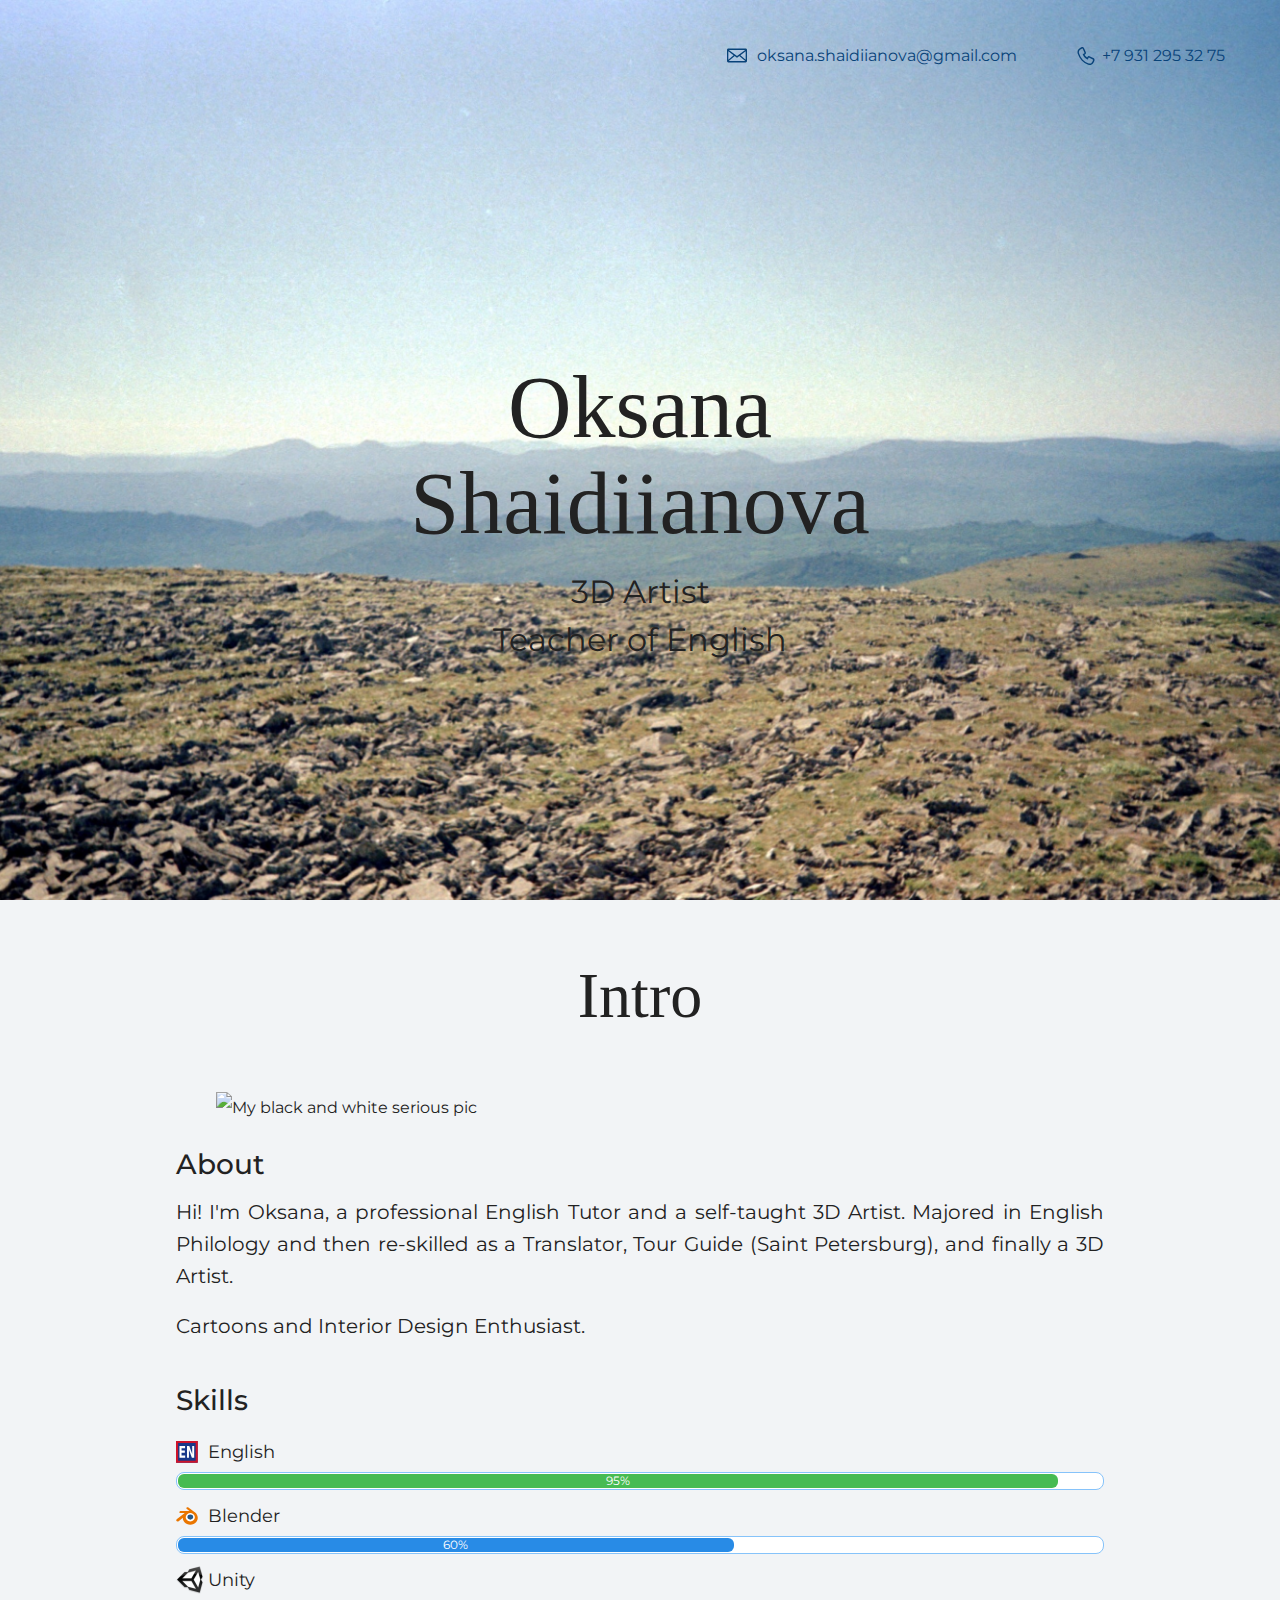
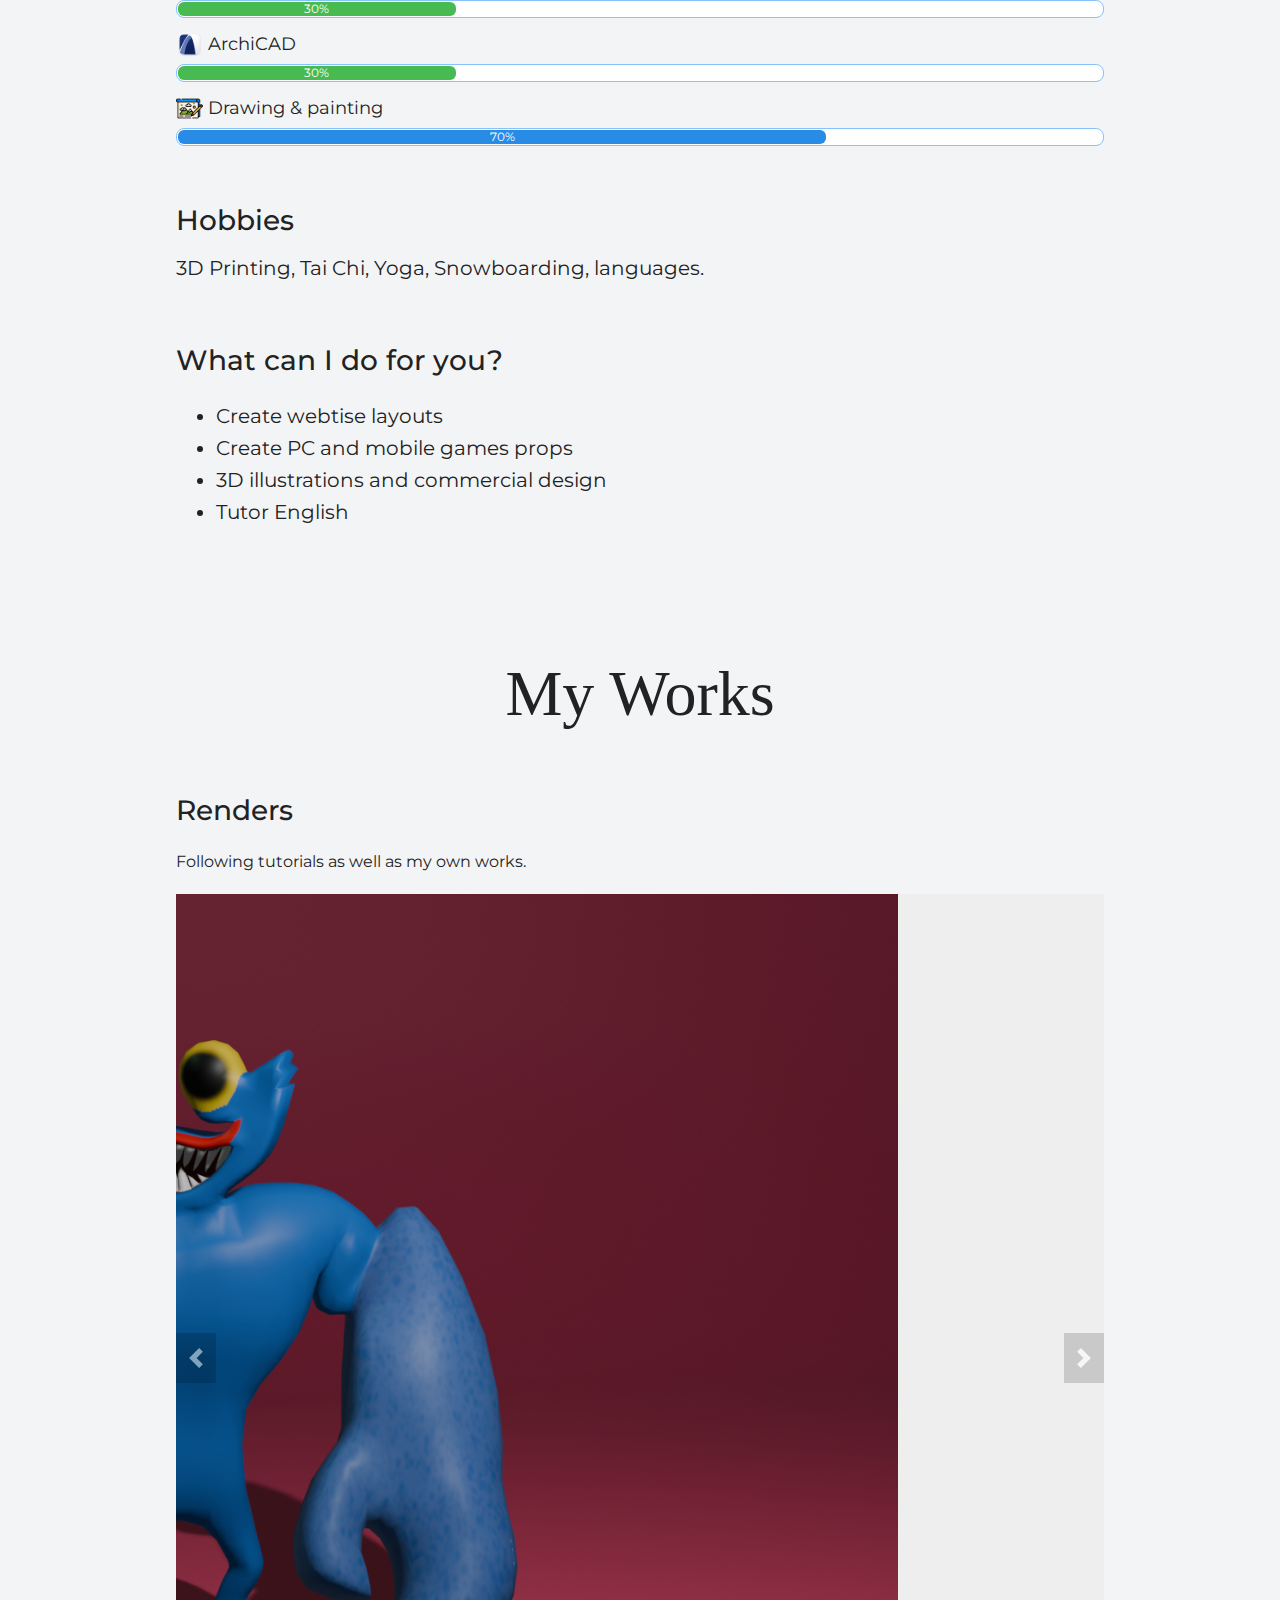
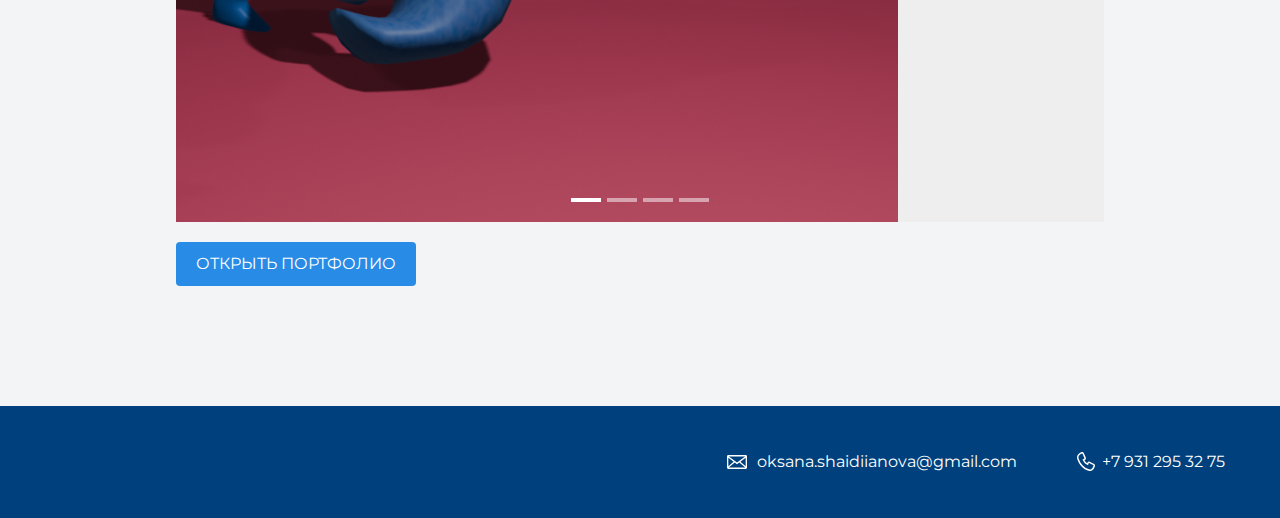
==== commit f481d28e: "text updates" ====
--- a/index.html
+++ b/index.html
@@ -81,9 +81,10 @@
         <h3 class="use">What can I do for you?</h3>
         <p>
           <ul class="ability">
+            <li>Create webtise layouts</li>
             <li>Create PC and mobile games props</li>
             <li>3D illustrations and commercial design</li>
-            <li>Translate from/to English</li>
+            <li>Tutor English</li>
           </ul>
         </p>
       </div>
@@ -98,7 +99,7 @@
             <div class="itcss__wrapper">
               <div class="itcss__items">
                 <div class="itcss__item">
-                  <img src="/files/3D/soborg_chair.png" height="928" alt="Светлый деревянный стул с плавными очертаниями на персиковом фоне">
+                  <img src="/files/3D/soborg_chair.png" height="928" alt="Светлый деревянный стул с плавными очертаниями на персиковом фоне.">
                 </div>
                 <div class="itcss__item">
                   <video src="/files/3D/donut.mov" controls poster="files/3D/donut_poster.png" height="928">
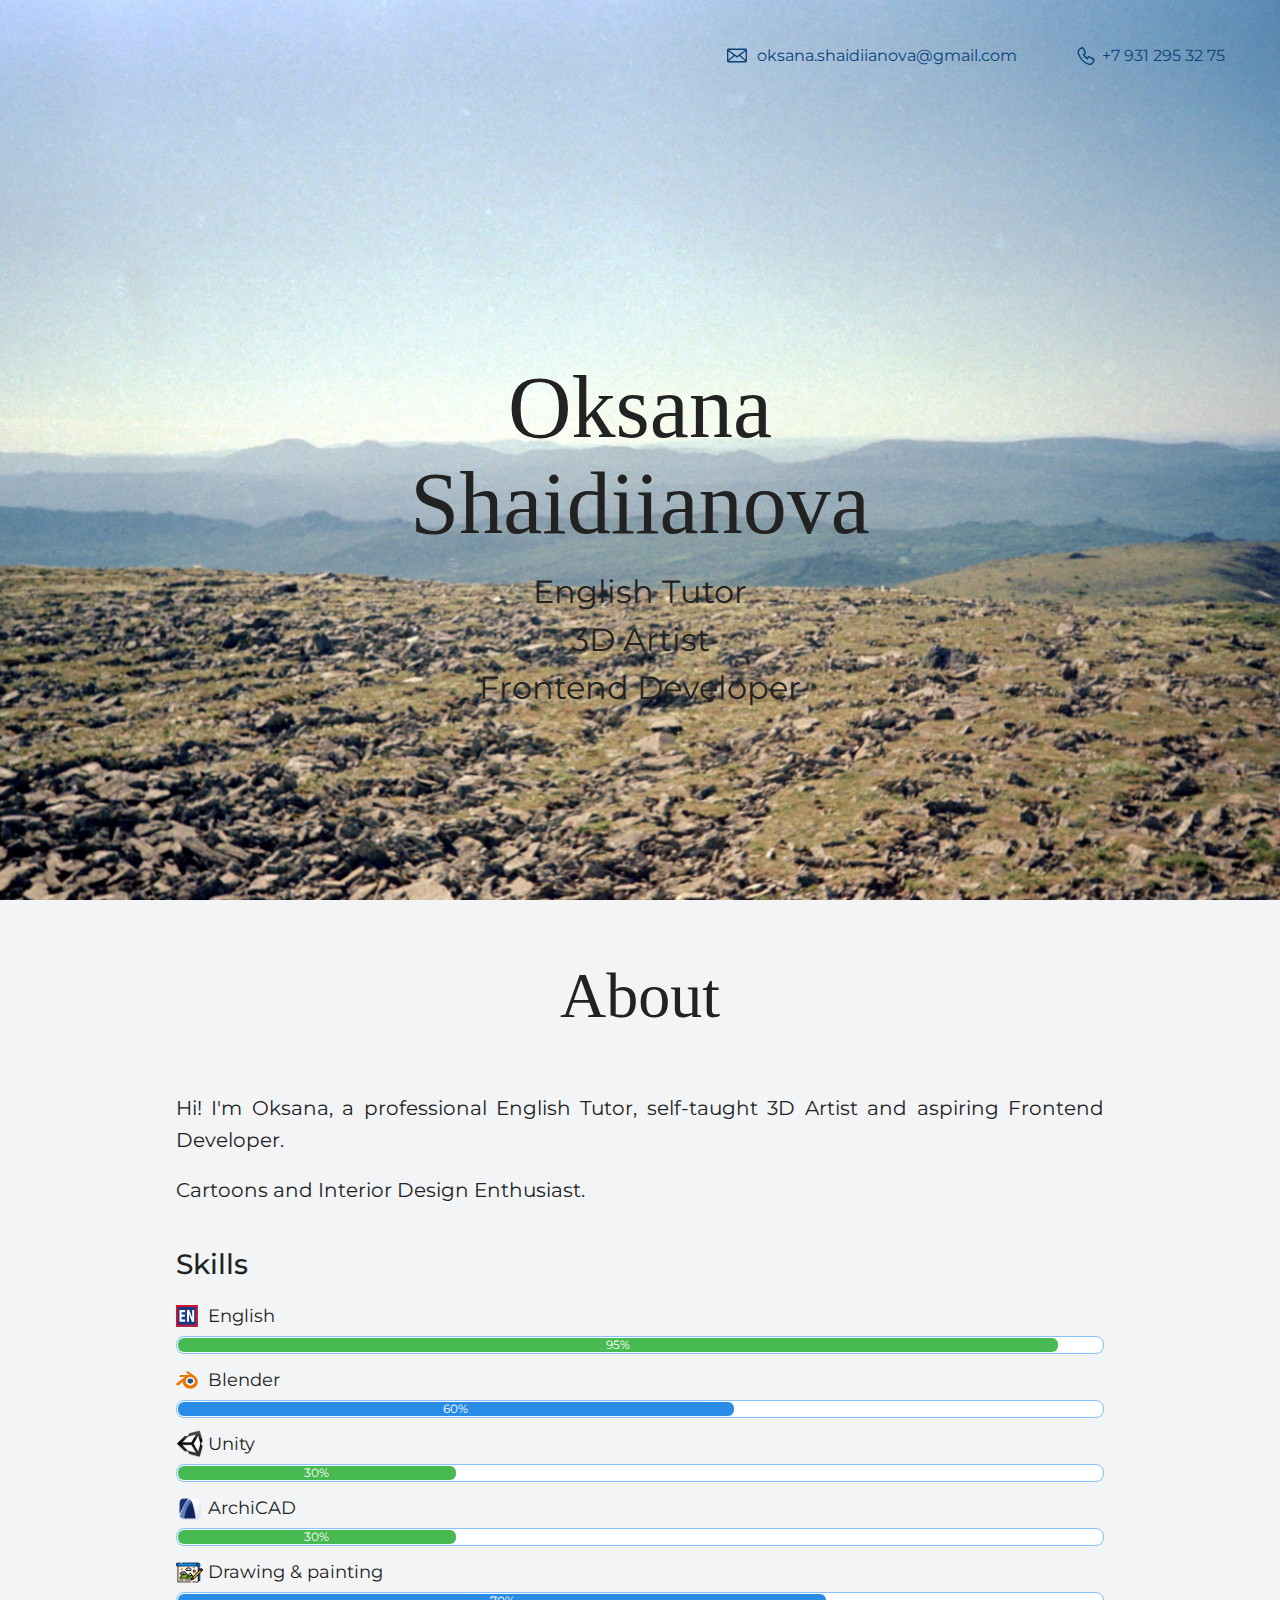
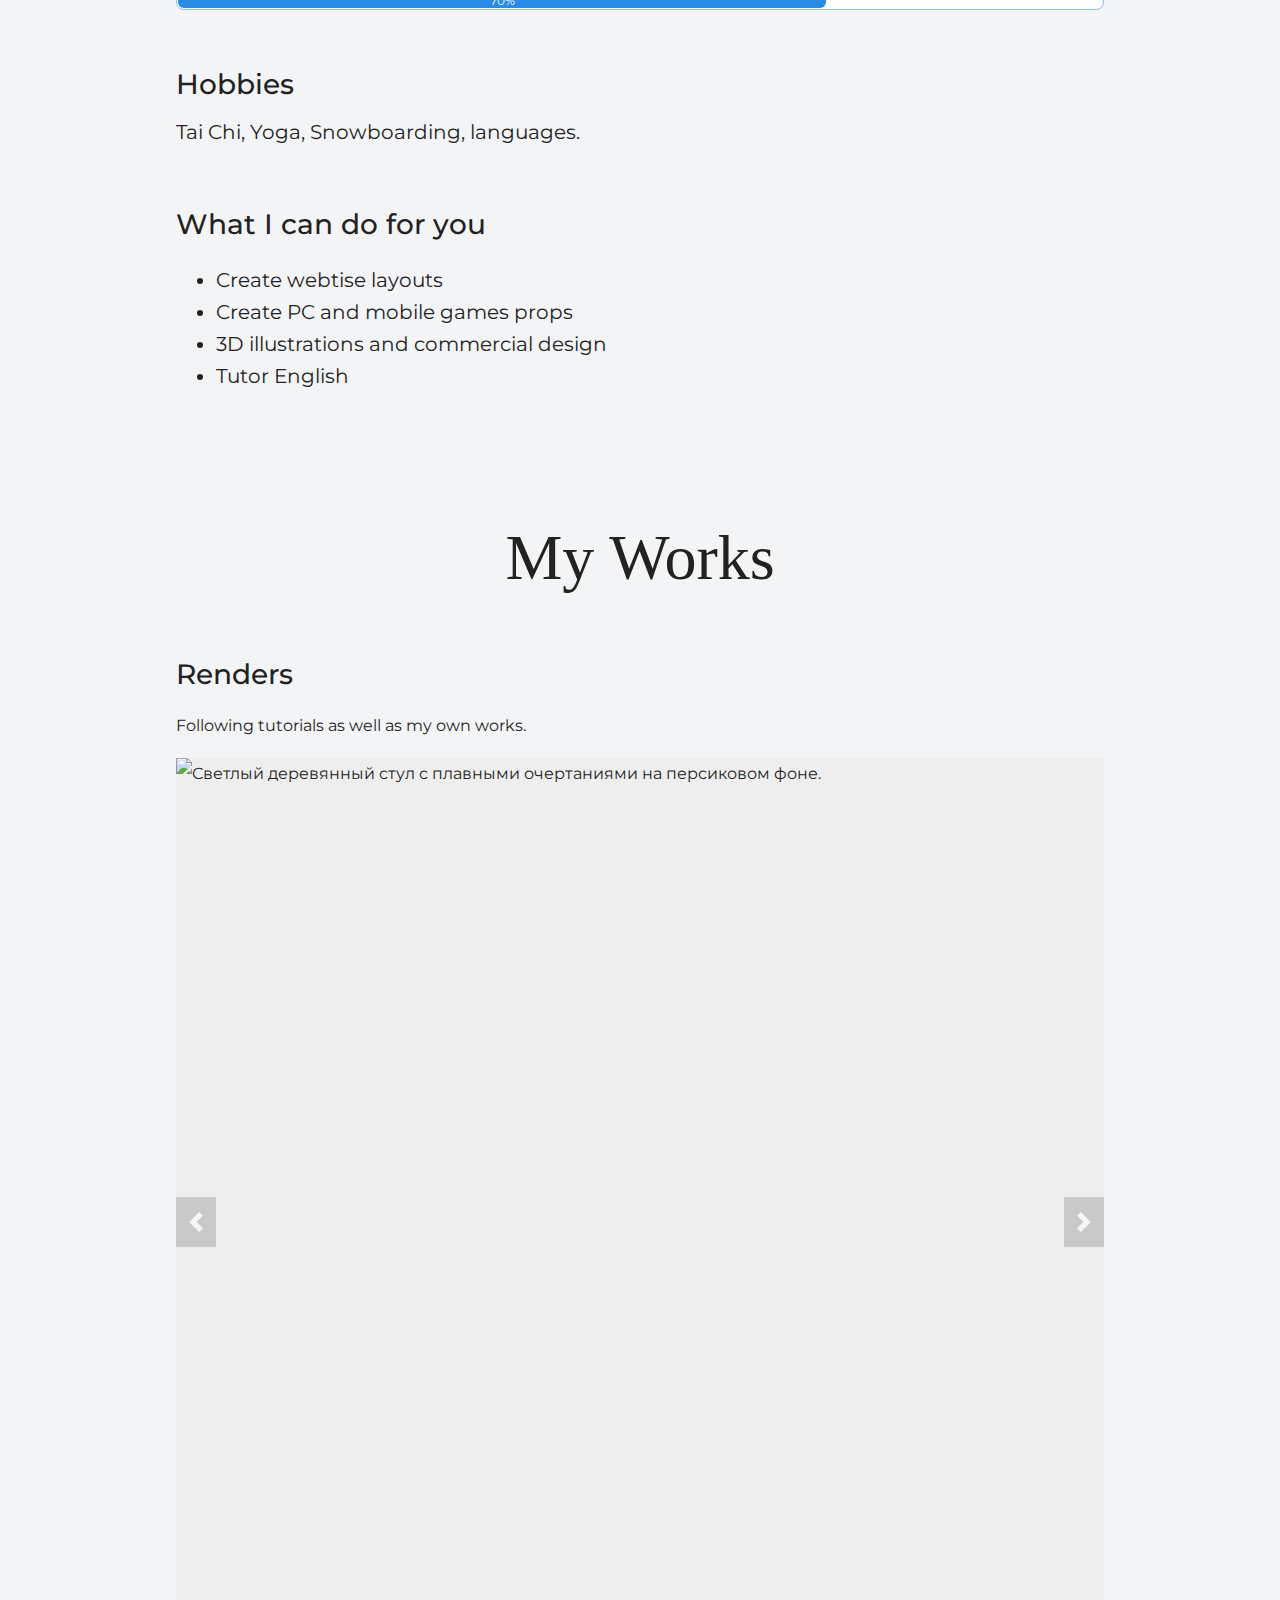
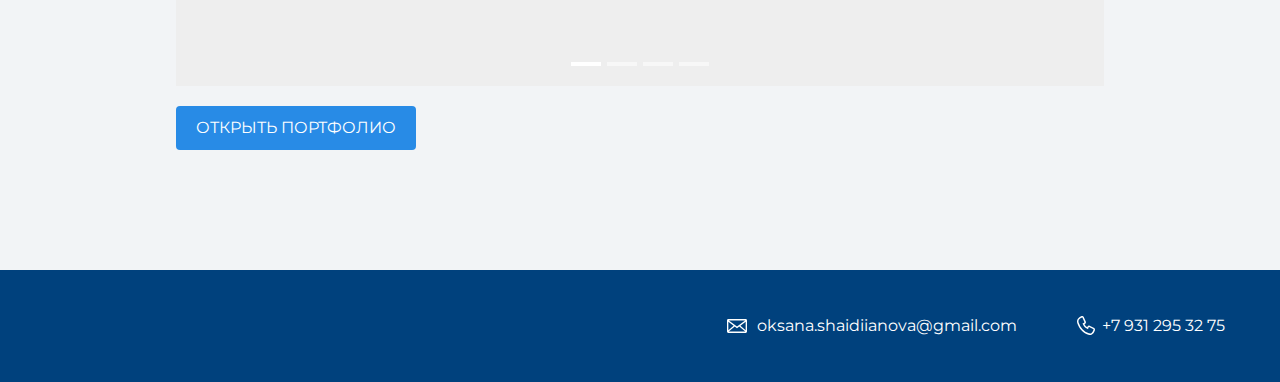
==== commit eaf17972: "Update index.html" ====
--- a/index.html
+++ b/index.html
@@ -19,20 +19,16 @@
       </header>
       <div class="container main-heading">
         <h1 class="heading">Oksana Shaidiianova</h1>
+        <p>English Tutor</p>
         <p>3D Artist</p>
-        <p>Teacher of English</p>
+        <p>Frontend Developer</p>
       </div>
     </section>
-
     <section class="intro">
       <div class="container">
-        <h2 class="subheading">Intro</h2>
-          <figure>
-            <img src="files/me.jpg" alt="My black and white serious pic">
-          </figure>
-        <h3>About</h3>
+        <h2 class="subheading">About</h2>
         <p>
-          Hi! I'm Oksana, a professional English Tutor and a self-taught 3D Artist. Majored in English Philology and then re-skilled as a Translator, Tour Guide (Saint Petersburg), and finally a 3D Artist.
+          Hi! I'm Oksana, a professional English Tutor, self-taught 3D Artist and aspiring Frontend Developer.
         </p>
         <p>
           Cartoons and Interior Design Enthusiast. 
@@ -75,10 +71,10 @@
       </div>
       <div class="container">
         <h3 class="hobbies">Hobbies</h3>
-        <p>3D Printing, Tai Chi, Yoga, Snowboarding, languages.</p>
+        <p>Tai Chi, Yoga, Snowboarding, languages.</p>
       </div>
       <div class="container">
-        <h3 class="use">What can I do for you?</h3>
+        <h3 class="use">What I can do for you</h3>
         <p>
           <ul class="ability">
             <li>Create webtise layouts</li>
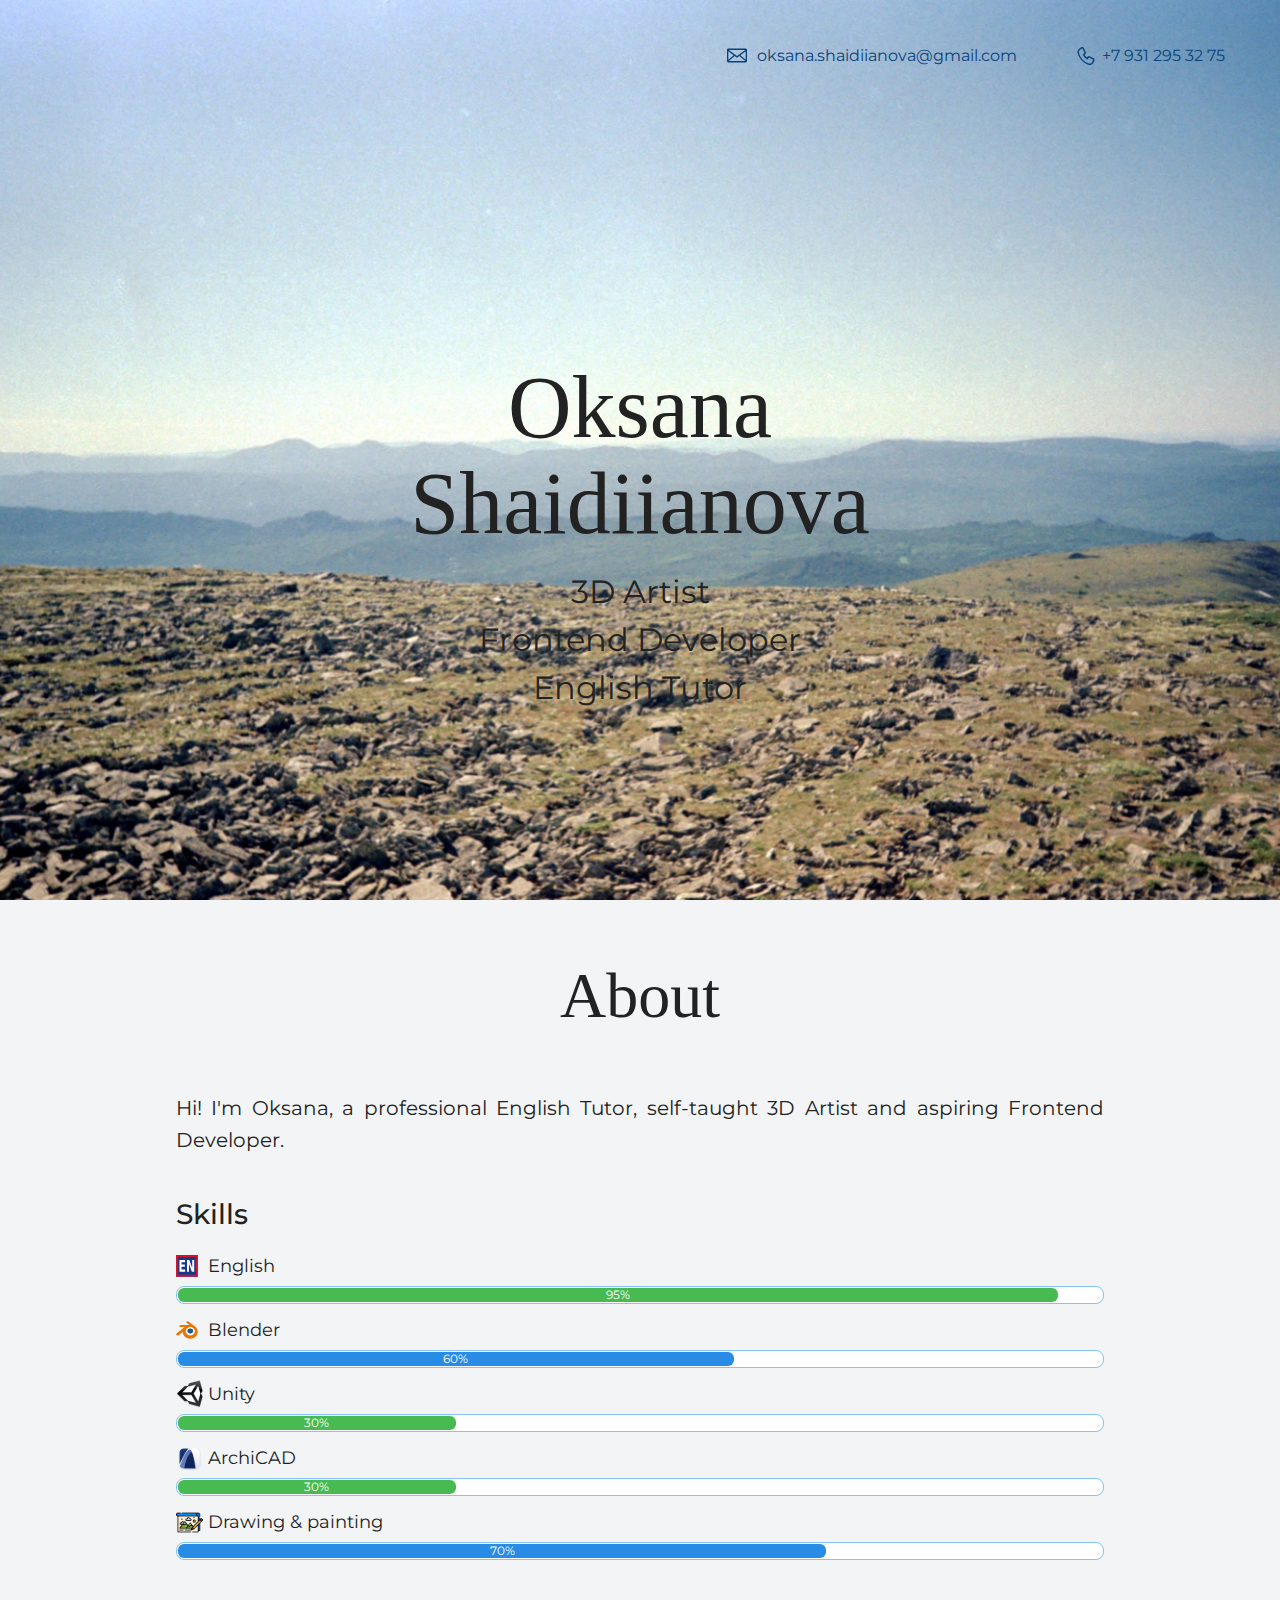
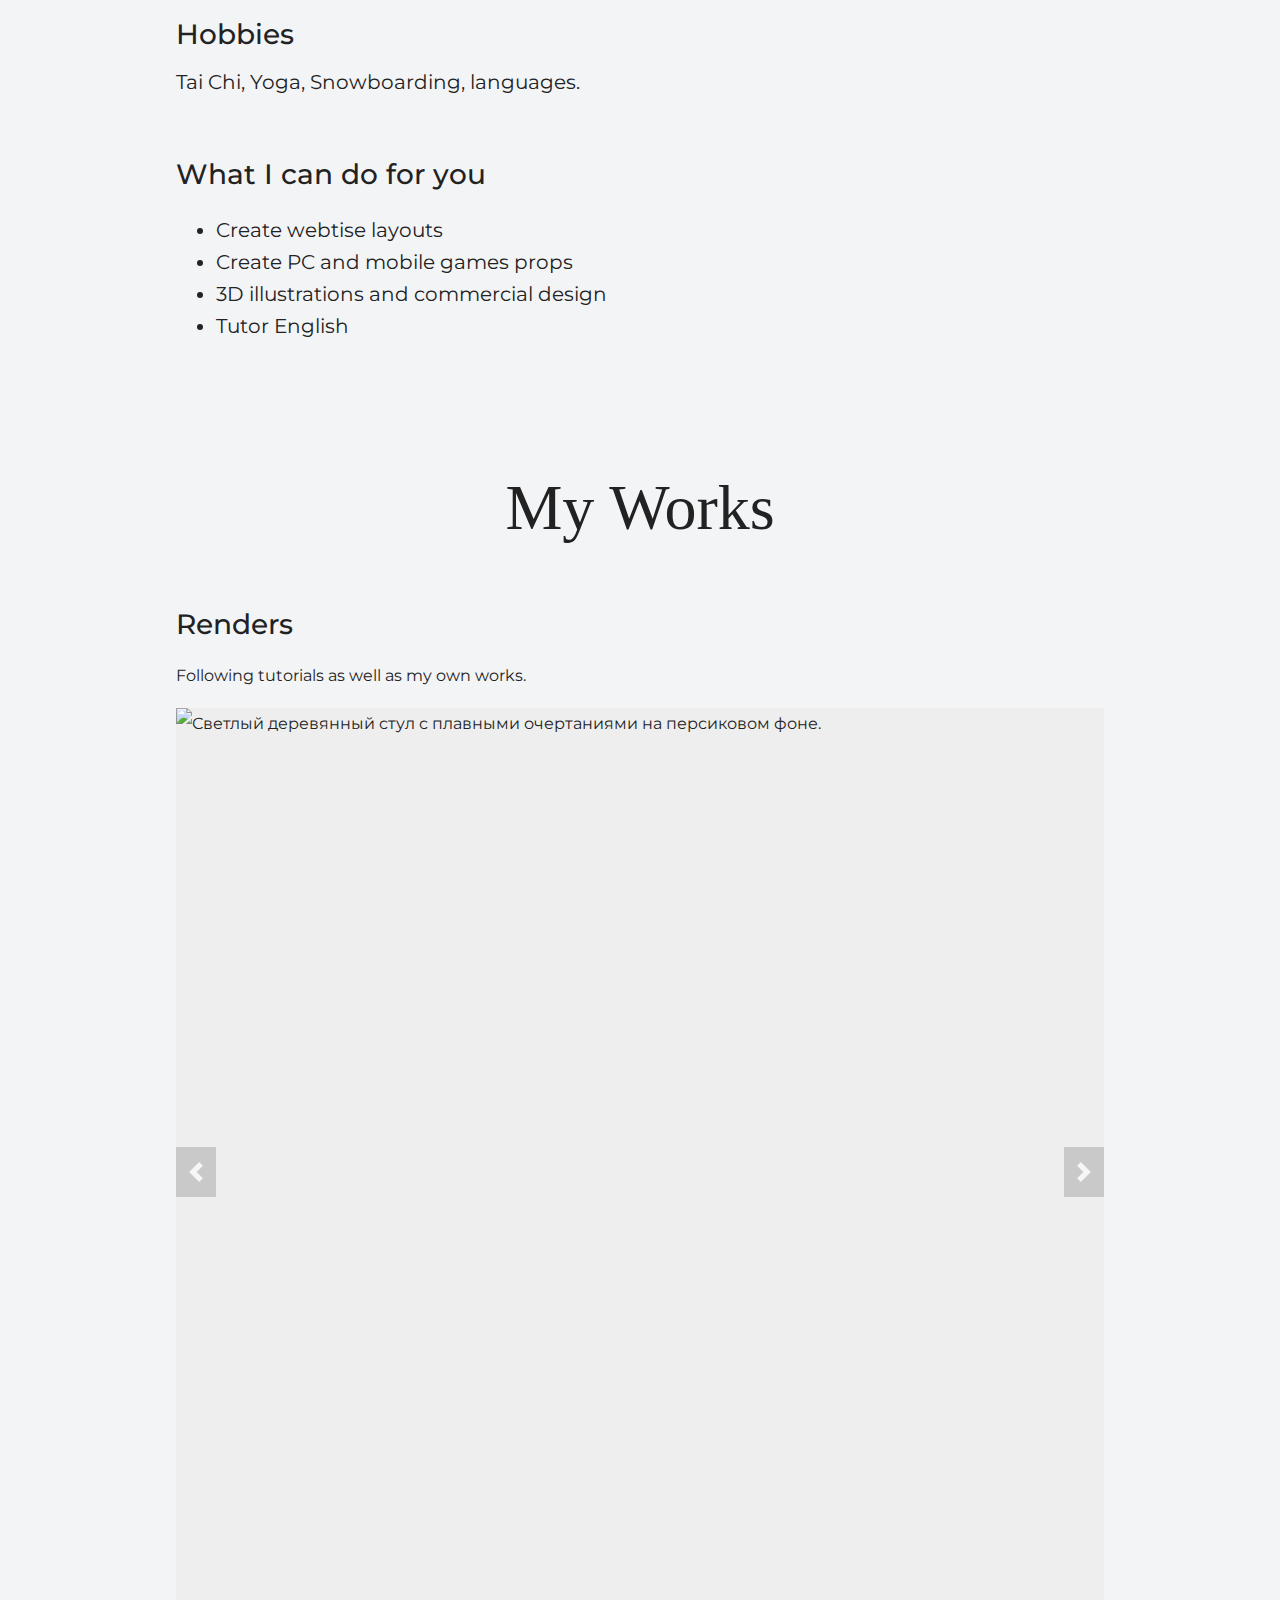
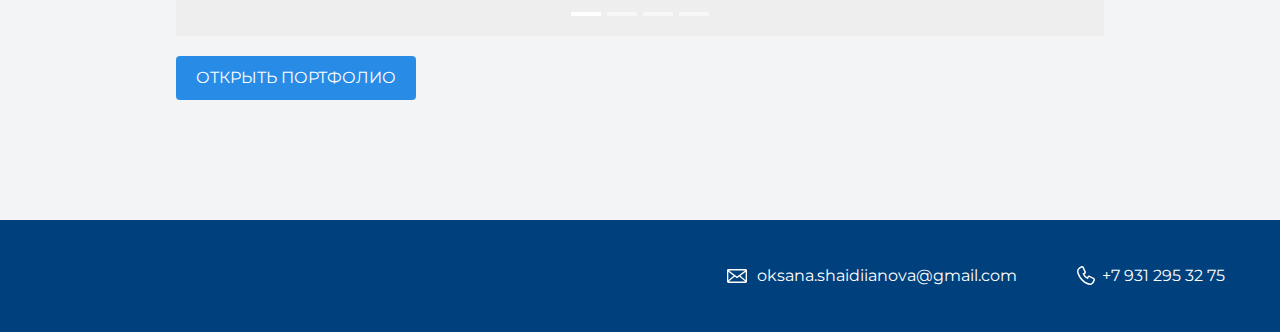
==== commit e46cd2ac: "text update" ====
--- a/index.html
+++ b/index.html
@@ -19,9 +19,9 @@
       </header>
       <div class="container main-heading">
         <h1 class="heading">Oksana Shaidiianova</h1>
-        <p>English Tutor</p>
         <p>3D Artist</p>
         <p>Frontend Developer</p>
+        <p>English Tutor</p>
       </div>
     </section>
     <section class="intro">
@@ -29,10 +29,7 @@
         <h2 class="subheading">About</h2>
         <p>
           Hi! I'm Oksana, a professional English Tutor, self-taught 3D Artist and aspiring Frontend Developer.
-        </p>
-        <p>
-          Cartoons and Interior Design Enthusiast. 
-        </p>  
+        </p> 
       </div>
       <div class="container">
         <h3>Skills</h3>
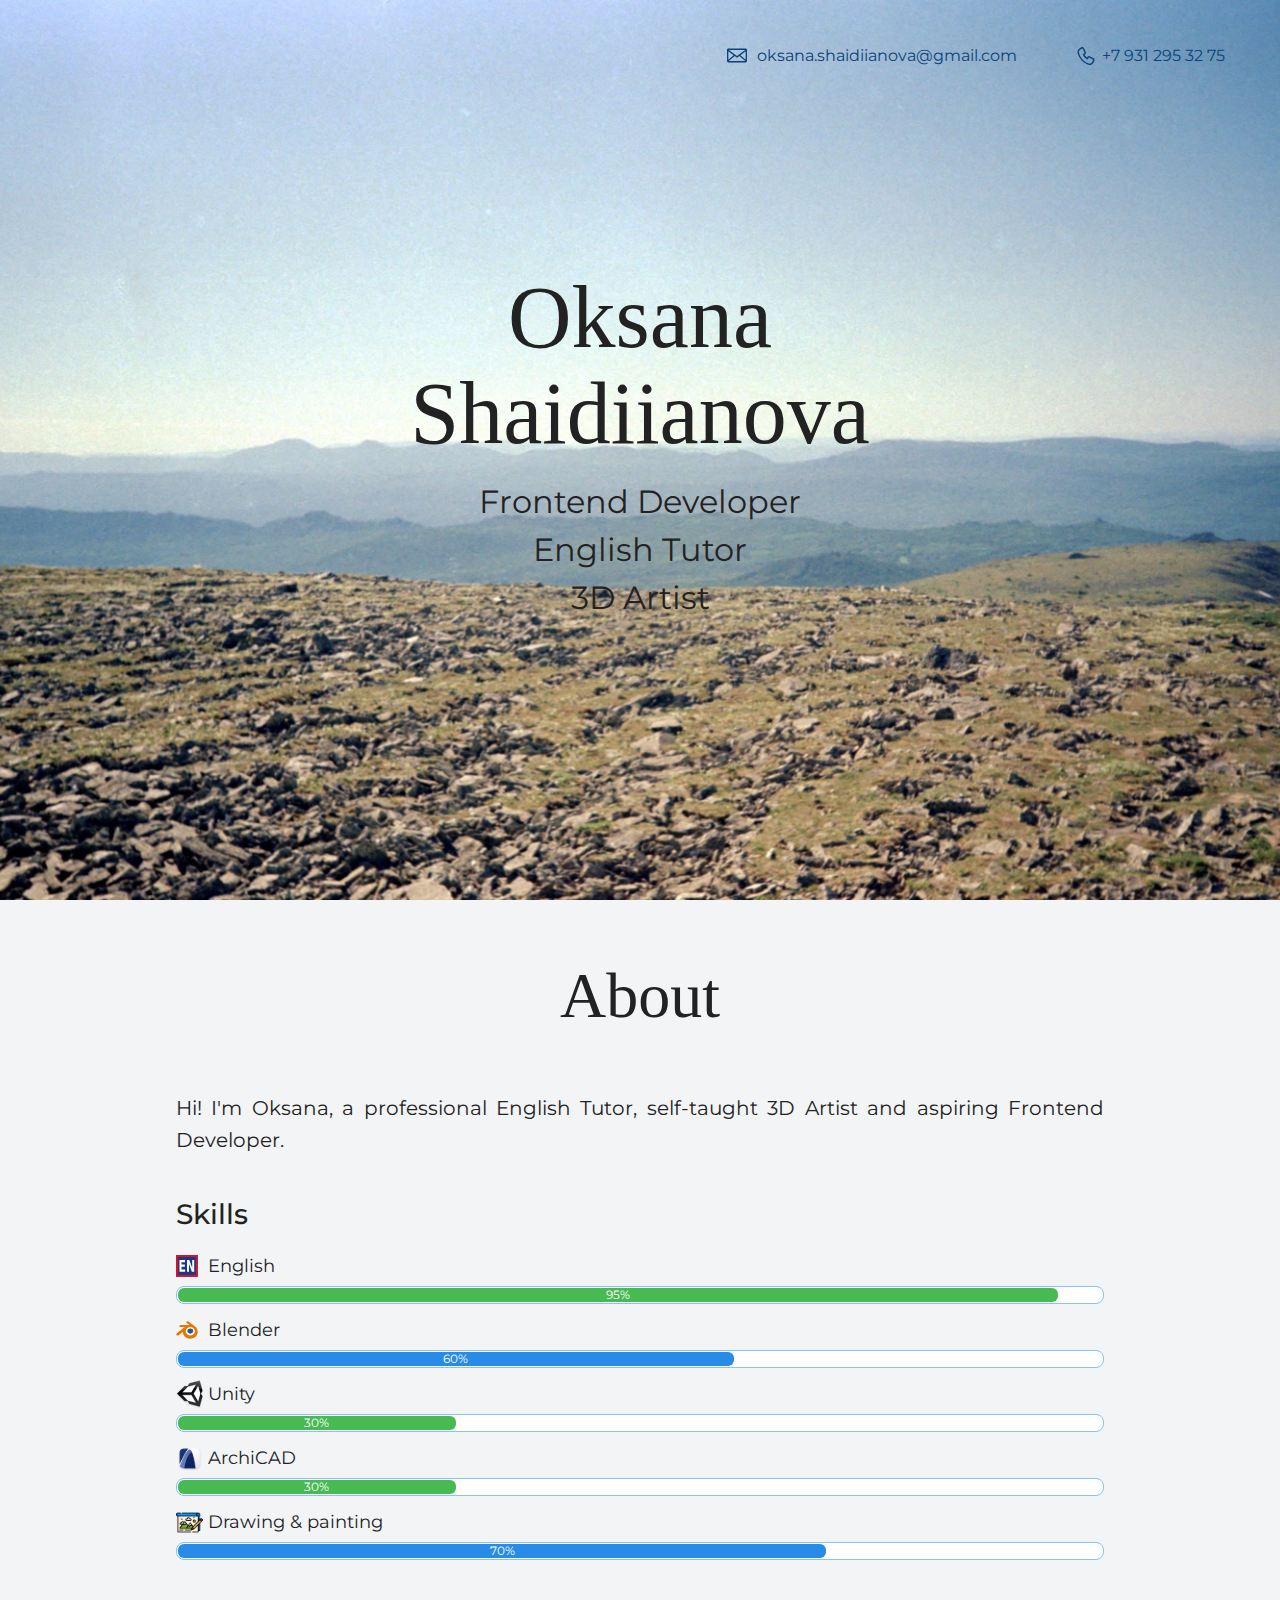
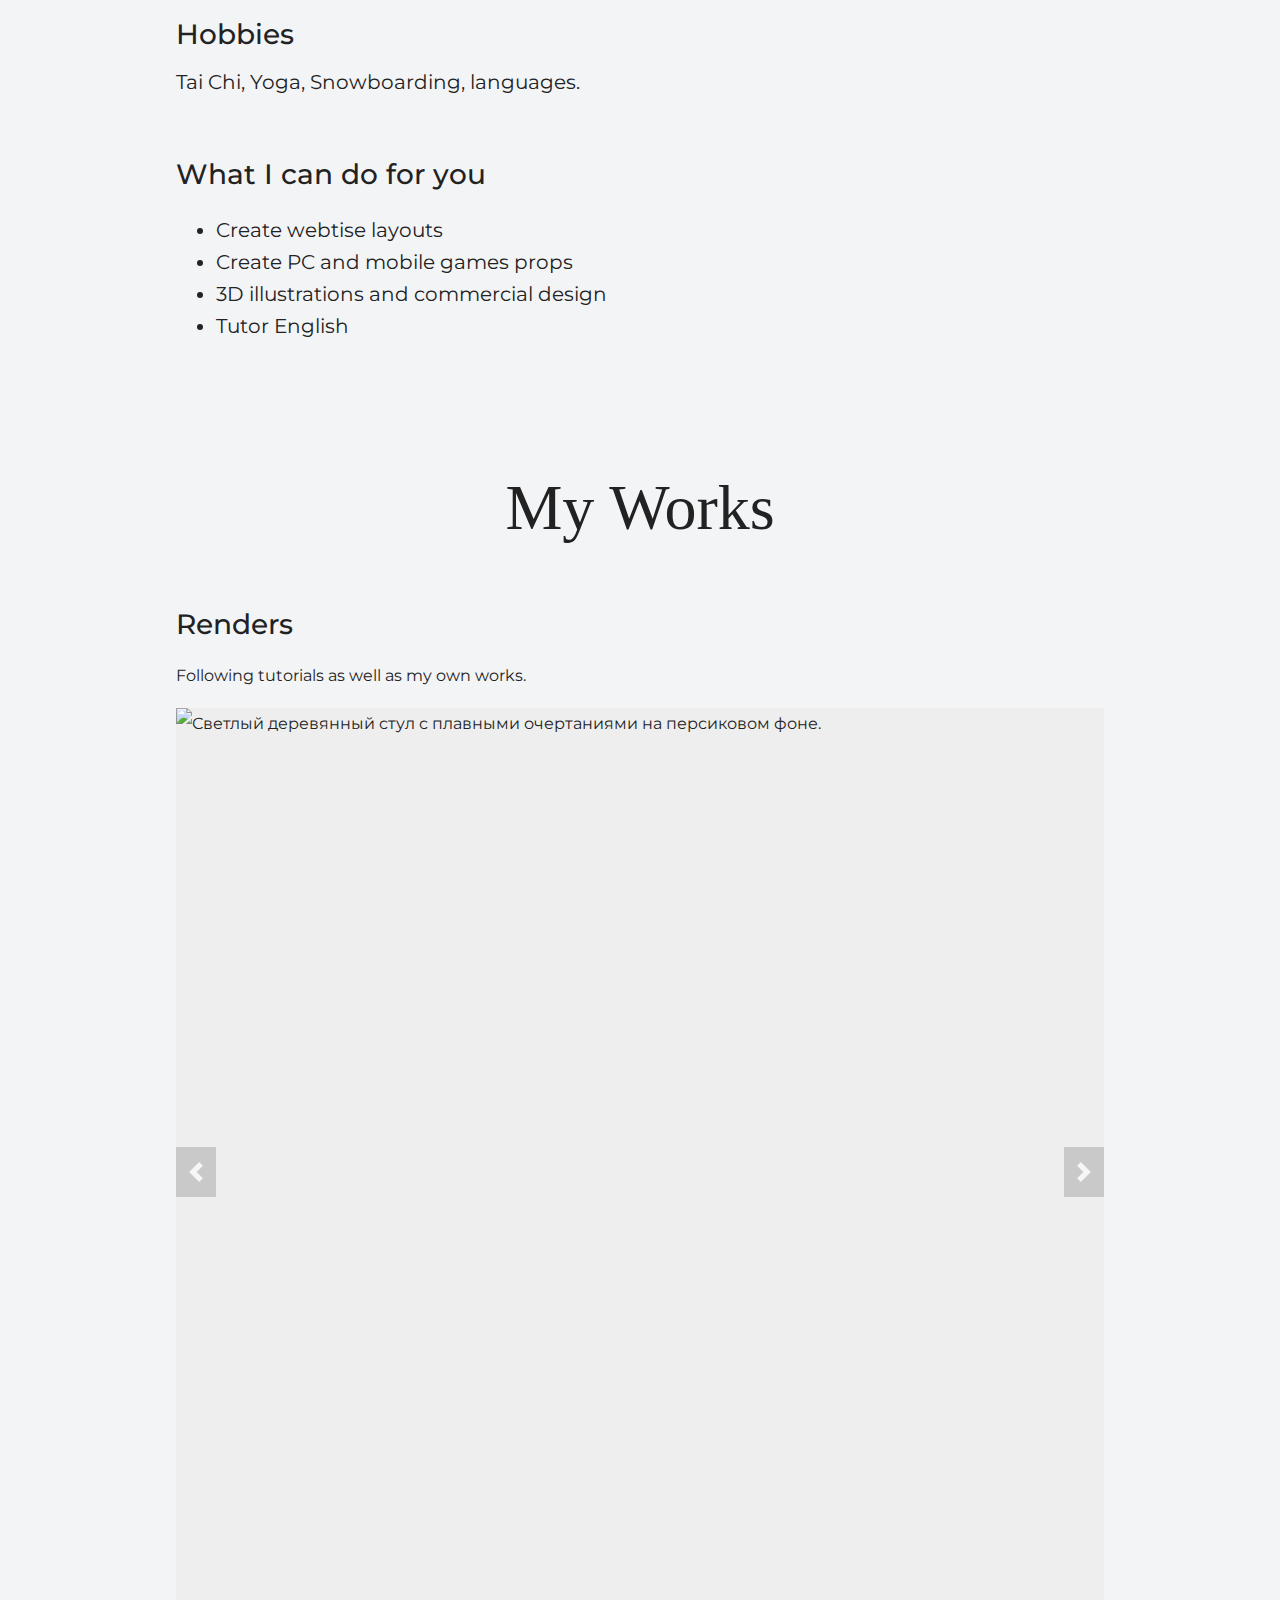
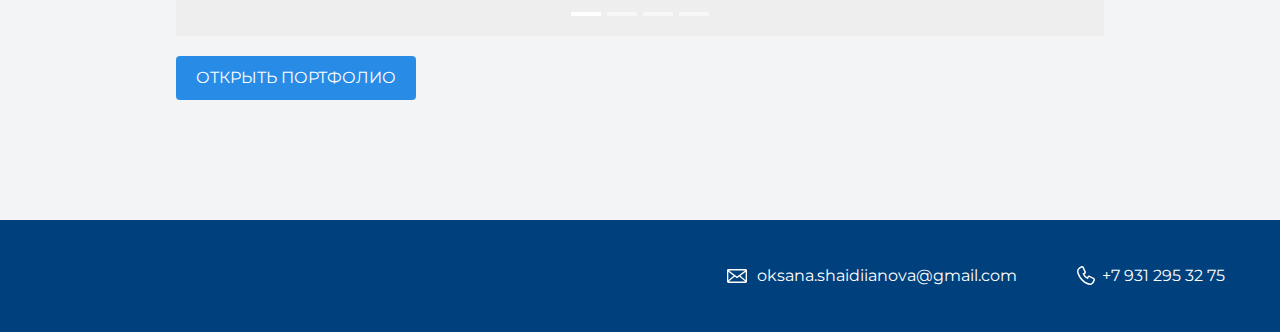
==== commit 7555fd0d: "text update" ====
--- a/index.html
+++ b/index.html
@@ -19,9 +19,9 @@
       </header>
       <div class="container main-heading">
         <h1 class="heading">Oksana Shaidiianova</h1>
-        <p>3D Artist</p>
         <p>Frontend Developer</p>
         <p>English Tutor</p>
+        <p>3D Artist</p>
       </div>
     </section>
     <section class="intro">
--- a/style.css
+++ b/style.css
@@ -65,7 +65,7 @@
   position: absolute;
   right: 25vw;
   left: 25vw;
-  top: 40vh;
+  top: 30vh;
 
   /*display: flex;
   flex-direction: column;
